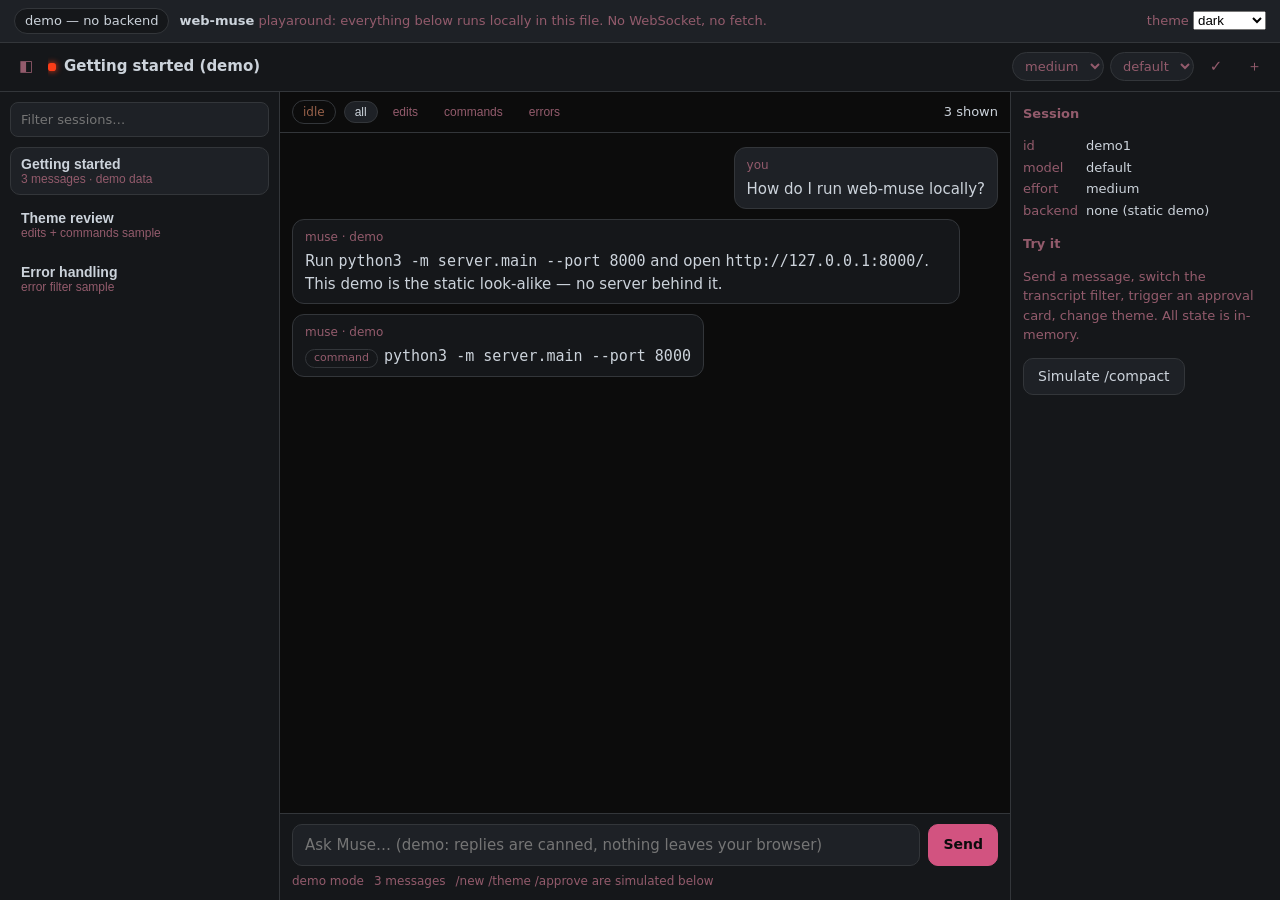
==== index.html @ f63543b4 "Standalone frontend demo for GitHub Pages (no backend) Single self-contained index.html playaround o" ====
<!DOCTYPE html>
<html lang="en" data-theme="dark">
<head>
<meta charset="utf-8">
<meta name="viewport" content="width=device-width, initial-scale=1, viewport-fit=cover">
<title>web-muse — frontend demo (no backend)</title>
<meta name="description" content="Standalone playaround demo of the web-muse UI. No backend, no network.">
<link rel="icon" href="data:,">
<style>
:root{
  --bg:#0C0C0C; --panel:#15171A; --panel2:#1E2126; --line:#33363A;
  --fg:#CCD3DB; --dim:#935B6C; --faint:#A2717F;
  --accent:#D25380; --focus:#D25380; --ok:#98614A; --warn:#FB3D18; --err:#ED1C24;
  --user:#1E2126; --agent:#15171A; --codeBg:#0a0b0c; --cardBg:#1E2126;
  --chipInk:#742E46; --onAccent:#0C0C0C;
}
html[data-theme="light"]{
  --bg:#F4EFE6; --panel:#FFFFFF; --panel2:#EFE7D8; --line:#D8CFC0;
  --fg:#2A2620; --dim:#8A7A68; --faint:#A89880;
  --accent:#B03A5E; --focus:#B03A5E; --ok:#4A7A5B; --warn:#C25400; --err:#C22020;
  --user:#EFE7D8; --agent:#FFFFFF; --codeBg:#2A2620; --cardBg:#FFFFFF;
  --chipInk:#FFFFFF; --onAccent:#FFFFFF;
}
html[data-theme="midnight"]{
  --bg:#05070C; --panel:#0B0F18; --panel2:#131A2A; --line:#26314A;
  --fg:#C9D6F2; --dim:#7A8DB0; --faint:#93A5C4;
  --accent:#6EA8FF; --focus:#6EA8FF; --ok:#4AA08A; --warn:#F2994A; --err:#F25656;
  --user:#131A2A; --agent:#0B0F18; --codeBg:#030409; --cardBg:#131A2A;
  --chipInk:#0B0F18; --onAccent:#05070C;
}
*{box-sizing:border-box}
html,body{height:100%}
body{margin:0;background:var(--bg);color:var(--fg);
  font:15px/1.5 system-ui,-apple-system,"Segoe UI",sans-serif}
#app{display:flex;flex-direction:column;min-height:100dvh}
#demo-bar{display:flex;gap:10px;align-items:center;flex-wrap:wrap;
  padding:8px 14px;background:var(--panel2);border-bottom:1px solid var(--line);
  font-size:13px;color:var(--dim)}
#demo-bar strong{color:var(--fg)}
#demo-bar .pill{border:1px solid var(--line);border-radius:999px;
  padding:2px 10px;color:var(--fg);background:var(--panel)}
#demo-bar a{color:var(--accent)}
#topbar{display:flex;align-items:center;gap:6px;padding:8px 10px;
  border-bottom:1px solid var(--line);background:var(--panel)}
#topbar button,#topbar select{font:inherit}
.icon-btn{width:32px;height:32px;display:inline-flex;align-items:center;
  justify-content:center;background:none;border:1px solid transparent;
  border-radius:999px;color:var(--dim);cursor:pointer;font-size:15px}
.icon-btn:hover{color:var(--fg);border-color:var(--line)}
#brand{flex:1;min-width:0;display:flex;align-items:center;gap:8px;
  font-weight:600;white-space:nowrap;overflow:hidden;text-overflow:ellipsis}
.dot{width:8px;height:8px;border-radius:35%;flex:none;background:var(--warn);
  box-shadow:0 0 6px var(--warn)}
#pickers{display:flex;gap:6px;align-items:center}
#pickers select{background:var(--panel2);color:var(--dim);
  border:1px solid var(--line);border-radius:999px;padding:5px 8px;font-size:13px}
#layout{flex:1;min-height:0;display:flex}
#sessions{width:280px;flex:none;border-right:1px solid var(--line);
  background:var(--panel);display:flex;flex-direction:column;min-height:0}
.side-head{display:flex;gap:6px;padding:10px;align-items:center}
#session-filter{flex:1;min-width:0;background:var(--panel2);color:var(--fg);
  border:1px solid var(--line);border-radius:8px;padding:7px 10px;font:inherit;font-size:13px}
#session-list{overflow:auto;padding:0 10px 12px;display:flex;flex-direction:column;gap:6px}
.sess{text-align:left;background:none;border:1px solid transparent;
  border-radius:10px;padding:8px 10px;color:var(--fg);cursor:pointer}
.sess:hover{border-color:var(--line)}
.sess.active{background:var(--panel2);border-color:var(--line)}
.sess .t{font-weight:600;font-size:14px}
.sess .s{font-size:12px;color:var(--dim)}
#center{flex:1;min-width:0;display:flex;flex-direction:column;min-height:0}
#toolbar{display:flex;gap:8px;align-items:center;padding:8px 12px;
  border-bottom:1px solid var(--line);font-size:13px;flex-wrap:wrap}
.chip{border:1px solid var(--line);border-radius:999px;padding:2px 10px;
  font-size:12px;color:var(--dim)}
.chip.working{color:var(--warn);border-color:var(--warn)}
.chip.idle{color:var(--ok)}
#tx-filters{display:flex;gap:4px}
#tx-filters button{background:none;border:1px solid transparent;border-radius:999px;
  color:var(--dim);padding:3px 10px;cursor:pointer;font-size:12px}
#tx-filters button[aria-pressed="true"]{color:var(--fg);border-color:var(--line);
  background:var(--panel2)}
#terminal{flex:1;overflow:auto;padding:14px 12px;display:flex;
  flex-direction:column;gap:10px;min-height:200px}
.msg{max-width:70ch;border:1px solid var(--line);border-radius:12px;
  padding:8px 12px;background:var(--agent)}
.msg.user{align-self:flex-end;background:var(--user)}
.msg.agent{align-self:flex-start}
.msg .who{font-size:12px;color:var(--dim);margin-bottom:4px}
.msg pre{background:var(--codeBg);color:#E8E2D4;border-radius:8px;
  padding:8px 10px;overflow:auto;font-size:13px}
.msg code{font-family:ui-monospace,SFMono-Regular,Menlo,Consolas,monospace}
.tag{display:inline-block;font-size:11px;border:1px solid var(--line);
  border-radius:999px;padding:0 8px;margin-right:6px;color:var(--dim)}
#cards{display:flex;flex-direction:column;gap:8px;padding:0 12px}
.card{background:var(--cardBg);border:1px solid var(--warn);border-radius:12px;
  padding:10px 12px}
.card h3{margin:0 0 6px;font-size:14px}
.card .row{display:flex;gap:8px;margin-top:8px}
.btn{background:var(--panel2);color:var(--fg);border:1px solid var(--line);
  border-radius:10px;padding:7px 14px;cursor:pointer;font:inherit;font-size:14px}
.btn.primary{background:var(--accent);border-color:var(--accent);color:var(--onAccent);
  font-weight:600}
.btn:hover{filter:brightness(1.08)}
#composer-wrap{border-top:1px solid var(--line);background:var(--panel);padding:10px 12px}
#composer{display:flex;gap:8px}
#input{flex:1;min-width:0;resize:none;background:var(--panel2);color:var(--fg);
  border:1px solid var(--line);border-radius:10px;padding:9px 12px;
  font:inherit;max-height:30vh}
#input:focus{outline:2px solid var(--focus);outline-offset:1px}
#hintbar{display:flex;gap:10px;font-size:12px;color:var(--dim);
  padding-top:6px;flex-wrap:wrap}
#inspector{width:270px;flex:none;border-left:1px solid var(--line);
  background:var(--panel);padding:12px;overflow:auto}
#inspector h2{font-size:13px;margin:0 0 8px;color:var(--dim);font-weight:600}
.kv{font-size:13px;display:grid;grid-template-columns:auto 1fr;gap:2px 8px}
.kv dt{color:var(--dim)} .kv dd{margin:0}
@media (max-width:900px){
  #inspector{display:none}
  #sessions{position:fixed;top:0;left:0;bottom:0;z-index:30;width:min(84vw,320px);
    display:none}
  #sessions.open{display:flex}
  .msg{max-width:100%}
}
@media (prefers-reduced-motion:reduce){*{transition:none!important;animation:none!important}}
</style>
</head>
<body>
<div id="app">
  <div id="demo-bar">
    <span class="pill">demo — no backend</span>
    <span><strong>web-muse</strong> playaround: everything below runs locally in this file. No WebSocket, no fetch.</span>
    <span style="flex:1"></span>
    <label>theme
      <select id="theme-sel" aria-label="Demo theme">
        <option value="dark">dark</option>
        <option value="light">light</option>
        <option value="midnight">midnight</option>
      </select>
    </label>
  </div>
  <header id="topbar">
    <button class="icon-btn" id="btn-sessions" title="Toggle sessions" aria-label="Toggle sessions">◧</button>
    <div id="brand"><span class="dot" title="demo mode — not connected"></span><span id="session-title">web-muse demo</span></div>
    <div id="pickers">
      <select id="effort-picker" aria-label="Reasoning effort">
        <option>minimal</option><option>low</option><option selected>medium</option>
        <option>high</option><option>xhigh</option><option>max</option>
      </select>
      <select id="model-picker" aria-label="Model">
        <option>default</option><option>opus</option><option>sonnet</option><option>haiku</option>
      </select>
    </div>
    <button class="icon-btn" id="btn-approval-demo" title="Show an approval card" aria-label="Show approval demo">✓</button>
    <button class="icon-btn" id="btn-new" title="New session" aria-label="New session">＋</button>
  </header>
  <div id="layout">
    <aside id="sessions" class="open" aria-label="Sessions">
      <div class="side-head">
        <input id="session-filter" type="search" placeholder="Filter sessions…" aria-label="Filter sessions">
      </div>
      <div id="session-list" role="listbox" aria-label="Demo sessions"></div>
    </aside>
    <main id="center">
      <div id="toolbar">
        <span id="run-chip" class="chip idle">idle</span>
        <span id="tx-filters" role="group" aria-label="Transcript filter">
          <button data-txf="all" aria-pressed="true">all</button>
          <button data-txf="edits" aria-pressed="false">edits</button>
          <button data-txf="commands" aria-pressed="false">commands</button>
          <button data-txf="errors" aria-pressed="false">errors</button>
        </span>
        <span style="flex:1"></span>
        <span id="sess-meta"></span>
      </div>
      <section id="terminal" aria-label="Session transcript"></section>
      <section id="cards" aria-label="Approvals"></section>
      <footer id="composer-wrap">
        <form id="composer">
          <textarea id="input" rows="1" placeholder="Ask Muse… (demo: replies are canned, nothing leaves your browser)" aria-label="Prompt input"></textarea>
          <button class="btn primary" type="submit" id="btn-send">Send</button>
        </form>
        <div id="hintbar"><span>demo mode</span><span id="tok">0 messages</span><span>/new /theme /approve are simulated below</span></div>
      </footer>
    </main>
    <aside id="inspector" aria-label="Inspector">
      <h2>Session</h2>
      <dl class="kv"><dt>id</dt><dd id="insp-id">—</dd><dt>model</dt><dd id="insp-model">default</dd>
      <dt>effort</dt><dd id="insp-effort">medium</dd><dt>backend</dt><dd>none (static demo)</dd></dl>
      <h2 style="margin-top:14px">Try it</h2>
      <p style="font-size:13px;color:var(--dim)">Send a message, switch the transcript filter, trigger an approval card, change theme. All state is in-memory.</p>
      <button class="btn" id="btn-compact" type="button">Simulate /compact</button>
    </aside>
  </div>
</div>
<script>
"use strict";
var $ = function(id){ return document.getElementById(id); };
var sessions = [
  { id: "demo1", name: "Getting started", sub: "3 messages · demo data" },
  { id: "demo2", name: "Theme review", sub: "edits + commands sample" },
  { id: "demo3", name: "Error handling", sub: "error filter sample" }
];
var transcripts = {
  demo1: [
    { who: "you", kind: "chat", html: "How do I run web-muse locally?" },
    { who: "muse", kind: "chat", html: "Run <code>python3 -m server.main --port 8000</code> and open <code>http://127.0.0.1:8000/</code>. This demo is the static look-alike — no server behind it." },
    { who: "muse", kind: "commands", html: '<span class="tag">command</span><code>python3 -m server.main --port 8000</code>' }
  ],
  demo2: [
    { who: "you", kind: "chat", html: "Show me an edit and a command." },
    { who: "muse", kind: "edits", html: '<span class="tag">edit</span><code>web/style.css</code> — adjusted topbar contrast' },
    { who: "muse", kind: "commands", html: '<span class="tag">command</span><code>pytest tests/test_theme.py -q</code> — 12 passed' }
  ],
  demo3: [
    { who: "you", kind: "chat", html: "What does a failure look like?" },
    { who: "muse", kind: "errors", html: '<span class="tag">error</span>bridge unreachable (simulated) — retrying…<br>This is canned demo text.' }
  ]
};
var current = "demo1";
var filter = "all";
var canned = [
  "Demo reply: I understood “{q}”. In the real app this would stream from your local bridge; here it is canned and stays in your browser.",
  "Demo reply: good prompt. Try the <b>edits</b> filter above, or hit ✓ for an approval card. Nothing leaves this page.",
  "Demo reply: noted. Switch sessions on the left — each has its own in-memory transcript."
];
var cannedIdx = 0;
function esc(s){ return s.replace(/&/g,"&amp;").replace(/</g,"&lt;").replace(/>/g,"&gt;"); }
function renderSessions(f){
  var box = $("session-list"); box.textContent = "";
  var q = (f || "").toLowerCase();
  sessions.forEach(function(s){
    if (q && s.name.toLowerCase().indexOf(q) < 0) return;
    var b = document.createElement("button");
    b.className = "sess" + (s.id === current ? " active" : "");
    b.setAttribute("role", "option");
    b.setAttribute("aria-selected", s.id === current ? "true" : "false");
    var t = document.createElement("div"); t.className = "t"; t.textContent = s.name;
    var u = document.createElement("div"); u.className = "s"; u.textContent = s.sub;
    b.appendChild(t); b.appendChild(u);
    b.addEventListener("click", function(){ openSession(s.id); });
    box.appendChild(b);
  });
}
function renderTranscript(){
  var term = $("terminal"); term.textContent = "";
  var items = transcripts[current] || [];
  var shown = items.filter(function(m){ return filter === "all" || m.kind === filter; });
  if (!shown.length){
    var empty = document.createElement("div");
    empty.className = "msg agent";
    empty.innerHTML = '<div class="who">muse · demo</div><div>No <b></b> items in this view — switch the filter back to <b>all</b>.</div>';
    empty.querySelector("b").textContent = filter;
    term.appendChild(empty);
  }
  shown.forEach(function(m){
    var d = document.createElement("div");
    d.className = "msg " + (m.who === "you" ? "user" : "agent");
    d.innerHTML = '<div class="who"></div><div class="body"></div>';
    d.querySelector(".who").textContent = m.who === "you" ? "you" : "muse · demo";
    d.querySelector(".body").innerHTML = m.html;
    term.appendChild(d);
  });
  term.scrollTop = term.scrollHeight;
  var s = sessions.filter(function(x){ return x.id === current; })[0];
  $("session-title").textContent = s ? s.name + " (demo)" : "web-muse demo";
  $("sess-meta").textContent = shown.length + " shown";
  $("tok").textContent = items.length + " messages";
  $("insp-id").textContent = current;
}
function setChip(mode){
  var c = $("run-chip");
  c.className = "chip " + mode;
  c.textContent = mode === "working" ? "working…" : "idle";
}
function openSession(id){
  current = id;
  if (!transcripts[id]) transcripts[id] = [];
  renderSessions($("session-filter").value);
  renderTranscript();
  if (window.innerWidth <= 900) $("sessions").classList.remove("open");
}
function fakeReply(q){
  setChip("working");
  var id = current;
  var box = $("terminal");
  var d = document.createElement("div");
  d.className = "msg agent";
  d.innerHTML = '<div class="who">muse · demo</div><div class="body"></div>';
  box.appendChild(d);
  var body = d.querySelector(".body");
  var full = canned[cannedIdx % canned.length].replace("{q}", esc(q).slice(0, 120));
  cannedIdx++;
  var reduced = window.matchMedia("(prefers-reduced-motion: reduce)").matches;
  function done(){
    if (id !== current) { setChip("idle"); return; }
    body.innerHTML = full;
    if (transcripts[id]) transcripts[id].push({ who: "muse", kind: "chat", html: full });
    setChip("idle"); box.scrollTop = box.scrollHeight; renderTranscriptCounts();
  }
  if (reduced){ done(); return; }
  var i = 0;
  var plain = full.replace(/<[^>]*>/g, "");
  (function step(){
    if (id !== current) { setChip("idle"); return; }
    i += 3;
    body.textContent = plain.slice(0, i);
    if (i < plain.length){ box.scrollTop = box.scrollHeight; setTimeout(step, 12); }
    else { done(); }
  })();
}
function renderTranscriptCounts(){
  var items = transcripts[current] || [];
  $("tok").textContent = items.length + " messages";
}
function showApproval(){
  var cards = $("cards");
  cards.textContent = "";
  var c = document.createElement("div");
  c.className = "card";
  c.innerHTML = "<h3>Approval requested (demo)</h3><div><code>rm -rf /tmp/demo-scratch</code></div><div style='font-size:13px;color:var(--dim)'>Nothing will execute — Approve / Deny only writes to the transcript.</div>";
  var row = document.createElement("div"); row.className = "row";
  var ok = document.createElement("button"); ok.className = "btn primary"; ok.textContent = "Approve";
  var no = document.createElement("button"); no.className = "btn"; no.textContent = "Deny";
  ok.addEventListener("click", function(){
    transcripts[current].push({ who: "muse", kind: "chat", html: "Approval <b>granted</b> (demo — no command ran)." });
    cards.textContent = ""; renderTranscript();
  });
  no.addEventListener("click", function(){
    transcripts[current].push({ who: "muse", kind: "chat", html: "Approval <b>denied</b> (demo)." });
    cards.textContent = ""; renderTranscript();
  });
  row.appendChild(ok); row.appendChild(no); c.appendChild(row); cards.appendChild(c);
}
$("composer").addEventListener("submit", function(e){
  e.preventDefault();
  var ta = $("input");
  var q = ta.value.trim();
  if (!q) return;
  if (q === "/new"){ newSession(); ta.value = ""; return; }
  if (q.indexOf("/theme") === 0){
    var parts = q.split(/\s+/);
    if (parts[1] && ["dark","light","midnight"].indexOf(parts[1]) >= 0){
      document.documentElement.setAttribute("data-theme", parts[1]);
      $("theme-sel").value = parts[1];
    }
    ta.value = ""; return;
  }
  if (q === "/approve"){ showApproval(); ta.value = ""; return; }
  transcripts[current].push({ who: "you", kind: "chat", html: esc(q) });
  ta.value = ""; ta.style.height = "auto"; renderTranscript(); fakeReply(q);
});
function newSession(){
  var n = sessions.length + 1;
  var id = "demo" + Date.now().toString(36);
  sessions.unshift({ id: id, name: "Untitled " + n, sub: "new demo session" });
  transcripts[id] = [{ who: "muse", kind: "chat", html: "New demo session. Ask anything — replies are canned." }];
  openSession(id);
}
$("btn-new").addEventListener("click", newSession);
$("btn-approval-demo").addEventListener("click", showApproval);
$("btn-sessions").addEventListener("click", function(){ $("sessions").classList.toggle("open"); });
$("session-filter").addEventListener("input", function(e){ renderSessions(e.target.value); });
$("tx-filters").addEventListener("click", function(e){
  var b = e.target.closest("button"); if (!b) return;
  filter = b.getAttribute("data-txf");
  var all = $("tx-filters").querySelectorAll("button");
  for (var i = 0; i < all.length; i++) all[i].setAttribute("aria-pressed", all[i] === b ? "true" : "false");
  renderTranscript();
});
$("theme-sel").addEventListener("change", function(e){
  document.documentElement.setAttribute("data-theme", e.target.value);
});
$("model-picker").addEventListener("change", function(e){ $("insp-model").textContent = e.target.value; });
$("effort-picker").addEventListener("change", function(e){ $("insp-effort").textContent = e.target.value; });
$("btn-compact").addEventListener("click", function(){
  transcripts[current].push({ who: "muse", kind: "chat", html: "Transcript compacted (demo) — older messages summarized, nothing deleted server-side because there is no server." });
  renderTranscript();
});
$("input").addEventListener("input", function(){
  this.style.height = "auto";
  this.style.height = Math.min(this.scrollHeight, window.innerHeight * 0.3) + "px";
});
renderSessions("");
renderTranscript();
setChip("idle");
</script>
</body>
</html>
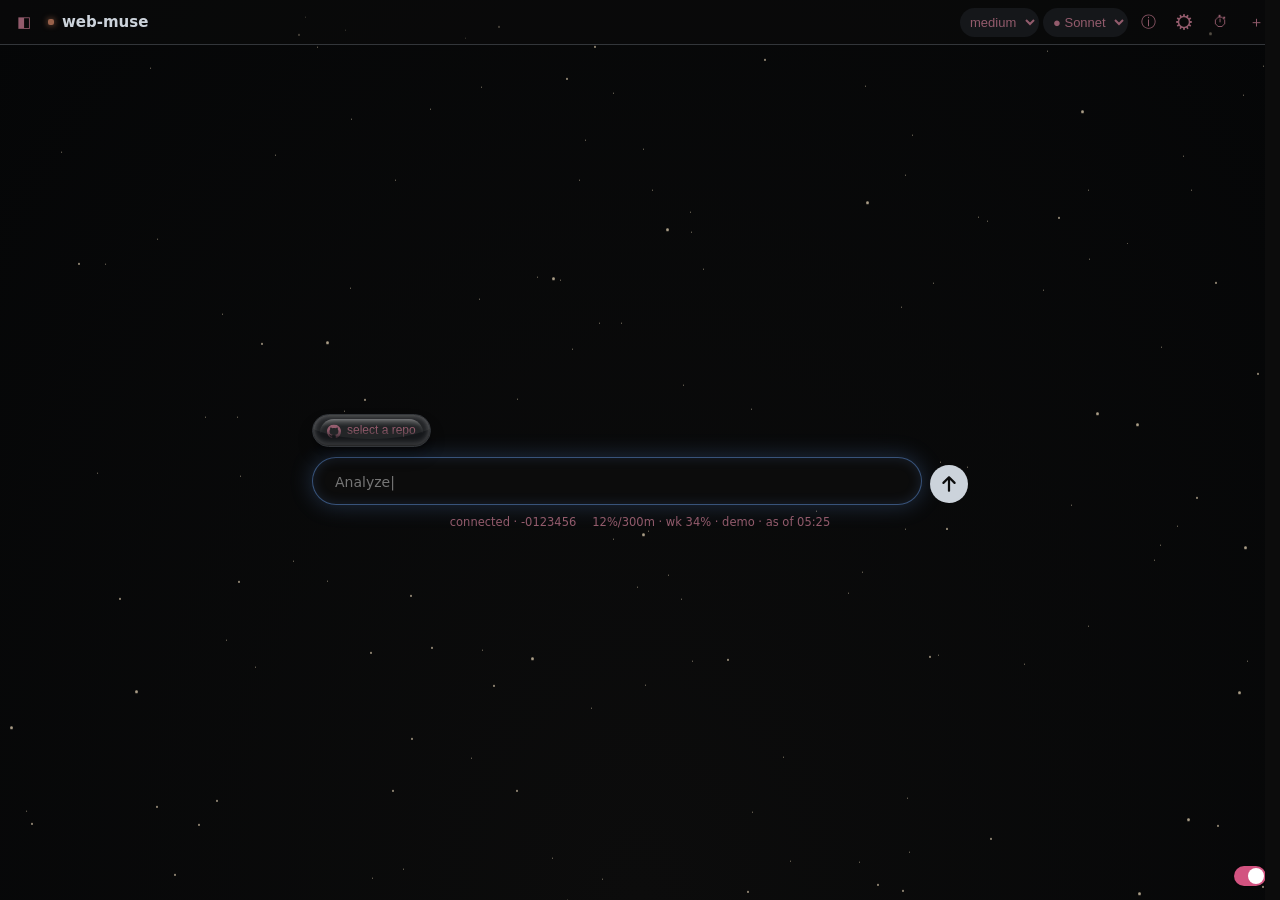
==== commit a033d02d: "Authentic frontend demo for GitHub Pages (real UI, mocked backend) Serve the real web/ assets verbat" ====
--- a/index.html
+++ b/index.html
@@ -1,388 +1,212 @@
 <!DOCTYPE html>
-<html lang="en" data-theme="dark">
+<html lang="en">
 <head>
 <meta charset="utf-8">
-<meta name="viewport" content="width=device-width, initial-scale=1, viewport-fit=cover">
-<title>web-muse — frontend demo (no backend)</title>
-<meta name="description" content="Standalone playaround demo of the web-muse UI. No backend, no network.">
+<meta name="viewport" content="width=device-width, initial-scale=1, viewport-fit=cover, interactive-widget=resizes-content">
+<title>web-muse</title>
 <link rel="icon" href="data:,">
-<style>
-:root{
-  --bg:#0C0C0C; --panel:#15171A; --panel2:#1E2126; --line:#33363A;
-  --fg:#CCD3DB; --dim:#935B6C; --faint:#A2717F;
-  --accent:#D25380; --focus:#D25380; --ok:#98614A; --warn:#FB3D18; --err:#ED1C24;
-  --user:#1E2126; --agent:#15171A; --codeBg:#0a0b0c; --cardBg:#1E2126;
-  --chipInk:#742E46; --onAccent:#0C0C0C;
-}
-html[data-theme="light"]{
-  --bg:#F4EFE6; --panel:#FFFFFF; --panel2:#EFE7D8; --line:#D8CFC0;
-  --fg:#2A2620; --dim:#8A7A68; --faint:#A89880;
-  --accent:#B03A5E; --focus:#B03A5E; --ok:#4A7A5B; --warn:#C25400; --err:#C22020;
-  --user:#EFE7D8; --agent:#FFFFFF; --codeBg:#2A2620; --cardBg:#FFFFFF;
-  --chipInk:#FFFFFF; --onAccent:#FFFFFF;
-}
-html[data-theme="midnight"]{
-  --bg:#05070C; --panel:#0B0F18; --panel2:#131A2A; --line:#26314A;
-  --fg:#C9D6F2; --dim:#7A8DB0; --faint:#93A5C4;
-  --accent:#6EA8FF; --focus:#6EA8FF; --ok:#4AA08A; --warn:#F2994A; --err:#F25656;
-  --user:#131A2A; --agent:#0B0F18; --codeBg:#030409; --cardBg:#131A2A;
-  --chipInk:#0B0F18; --onAccent:#05070C;
-}
-*{box-sizing:border-box}
-html,body{height:100%}
-body{margin:0;background:var(--bg);color:var(--fg);
-  font:15px/1.5 system-ui,-apple-system,"Segoe UI",sans-serif}
-#app{display:flex;flex-direction:column;min-height:100dvh}
-#demo-bar{display:flex;gap:10px;align-items:center;flex-wrap:wrap;
-  padding:8px 14px;background:var(--panel2);border-bottom:1px solid var(--line);
-  font-size:13px;color:var(--dim)}
-#demo-bar strong{color:var(--fg)}
-#demo-bar .pill{border:1px solid var(--line);border-radius:999px;
-  padding:2px 10px;color:var(--fg);background:var(--panel)}
-#demo-bar a{color:var(--accent)}
-#topbar{display:flex;align-items:center;gap:6px;padding:8px 10px;
-  border-bottom:1px solid var(--line);background:var(--panel)}
-#topbar button,#topbar select{font:inherit}
-.icon-btn{width:32px;height:32px;display:inline-flex;align-items:center;
-  justify-content:center;background:none;border:1px solid transparent;
-  border-radius:999px;color:var(--dim);cursor:pointer;font-size:15px}
-.icon-btn:hover{color:var(--fg);border-color:var(--line)}
-#brand{flex:1;min-width:0;display:flex;align-items:center;gap:8px;
-  font-weight:600;white-space:nowrap;overflow:hidden;text-overflow:ellipsis}
-.dot{width:8px;height:8px;border-radius:35%;flex:none;background:var(--warn);
-  box-shadow:0 0 6px var(--warn)}
-#pickers{display:flex;gap:6px;align-items:center}
-#pickers select{background:var(--panel2);color:var(--dim);
-  border:1px solid var(--line);border-radius:999px;padding:5px 8px;font-size:13px}
-#layout{flex:1;min-height:0;display:flex}
-#sessions{width:280px;flex:none;border-right:1px solid var(--line);
-  background:var(--panel);display:flex;flex-direction:column;min-height:0}
-.side-head{display:flex;gap:6px;padding:10px;align-items:center}
-#session-filter{flex:1;min-width:0;background:var(--panel2);color:var(--fg);
-  border:1px solid var(--line);border-radius:8px;padding:7px 10px;font:inherit;font-size:13px}
-#session-list{overflow:auto;padding:0 10px 12px;display:flex;flex-direction:column;gap:6px}
-.sess{text-align:left;background:none;border:1px solid transparent;
-  border-radius:10px;padding:8px 10px;color:var(--fg);cursor:pointer}
-.sess:hover{border-color:var(--line)}
-.sess.active{background:var(--panel2);border-color:var(--line)}
-.sess .t{font-weight:600;font-size:14px}
-.sess .s{font-size:12px;color:var(--dim)}
-#center{flex:1;min-width:0;display:flex;flex-direction:column;min-height:0}
-#toolbar{display:flex;gap:8px;align-items:center;padding:8px 12px;
-  border-bottom:1px solid var(--line);font-size:13px;flex-wrap:wrap}
-.chip{border:1px solid var(--line);border-radius:999px;padding:2px 10px;
-  font-size:12px;color:var(--dim)}
-.chip.working{color:var(--warn);border-color:var(--warn)}
-.chip.idle{color:var(--ok)}
-#tx-filters{display:flex;gap:4px}
-#tx-filters button{background:none;border:1px solid transparent;border-radius:999px;
-  color:var(--dim);padding:3px 10px;cursor:pointer;font-size:12px}
-#tx-filters button[aria-pressed="true"]{color:var(--fg);border-color:var(--line);
-  background:var(--panel2)}
-#terminal{flex:1;overflow:auto;padding:14px 12px;display:flex;
-  flex-direction:column;gap:10px;min-height:200px}
-.msg{max-width:70ch;border:1px solid var(--line);border-radius:12px;
-  padding:8px 12px;background:var(--agent)}
-.msg.user{align-self:flex-end;background:var(--user)}
-.msg.agent{align-self:flex-start}
-.msg .who{font-size:12px;color:var(--dim);margin-bottom:4px}
-.msg pre{background:var(--codeBg);color:#E8E2D4;border-radius:8px;
-  padding:8px 10px;overflow:auto;font-size:13px}
-.msg code{font-family:ui-monospace,SFMono-Regular,Menlo,Consolas,monospace}
-.tag{display:inline-block;font-size:11px;border:1px solid var(--line);
-  border-radius:999px;padding:0 8px;margin-right:6px;color:var(--dim)}
-#cards{display:flex;flex-direction:column;gap:8px;padding:0 12px}
-.card{background:var(--cardBg);border:1px solid var(--warn);border-radius:12px;
-  padding:10px 12px}
-.card h3{margin:0 0 6px;font-size:14px}
-.card .row{display:flex;gap:8px;margin-top:8px}
-.btn{background:var(--panel2);color:var(--fg);border:1px solid var(--line);
-  border-radius:10px;padding:7px 14px;cursor:pointer;font:inherit;font-size:14px}
-.btn.primary{background:var(--accent);border-color:var(--accent);color:var(--onAccent);
-  font-weight:600}
-.btn:hover{filter:brightness(1.08)}
-#composer-wrap{border-top:1px solid var(--line);background:var(--panel);padding:10px 12px}
-#composer{display:flex;gap:8px}
-#input{flex:1;min-width:0;resize:none;background:var(--panel2);color:var(--fg);
-  border:1px solid var(--line);border-radius:10px;padding:9px 12px;
-  font:inherit;max-height:30vh}
-#input:focus{outline:2px solid var(--focus);outline-offset:1px}
-#hintbar{display:flex;gap:10px;font-size:12px;color:var(--dim);
-  padding-top:6px;flex-wrap:wrap}
-#inspector{width:270px;flex:none;border-left:1px solid var(--line);
-  background:var(--panel);padding:12px;overflow:auto}
-#inspector h2{font-size:13px;margin:0 0 8px;color:var(--dim);font-weight:600}
-.kv{font-size:13px;display:grid;grid-template-columns:auto 1fr;gap:2px 8px}
-.kv dt{color:var(--dim)} .kv dd{margin:0}
-@media (max-width:900px){
-  #inspector{display:none}
-  #sessions{position:fixed;top:0;left:0;bottom:0;z-index:30;width:min(84vw,320px);
-    display:none}
-  #sessions.open{display:flex}
-  .msg{max-width:100%}
-}
-@media (prefers-reduced-motion:reduce){*{transition:none!important;animation:none!important}}
-</style>
+<link rel="stylesheet" href="/style.css">
 </head>
 <body>
 <div id="app">
-  <div id="demo-bar">
-    <span class="pill">demo — no backend</span>
-    <span><strong>web-muse</strong> playaround: everything below runs locally in this file. No WebSocket, no fetch.</span>
-    <span style="flex:1"></span>
-    <label>theme
-      <select id="theme-sel" aria-label="Demo theme">
-        <option value="dark">dark</option>
-        <option value="light">light</option>
-        <option value="midnight">midnight</option>
-      </select>
-    </label>
-  </div>
   <header id="topbar">
-    <button class="icon-btn" id="btn-sessions" title="Toggle sessions" aria-label="Toggle sessions">◧</button>
-    <div id="brand"><span class="dot" title="demo mode — not connected"></span><span id="session-title">web-muse demo</span></div>
-    <div id="pickers">
-      <select id="effort-picker" aria-label="Reasoning effort">
-        <option>minimal</option><option>low</option><option selected>medium</option>
-        <option>high</option><option>xhigh</option><option>max</option>
-      </select>
-      <select id="model-picker" aria-label="Model">
-        <option>default</option><option>opus</option><option>sonnet</option><option>haiku</option>
-      </select>
-    </div>
-    <button class="icon-btn" id="btn-approval-demo" title="Show an approval card" aria-label="Show approval demo">✓</button>
-    <button class="icon-btn" id="btn-new" title="New session" aria-label="New session">＋</button>
+    <button id="btn-sessions" title="Toggle sessions (Ctrl+B)" aria-label="Toggle sessions">◧</button>
+    <div id="brand" title="web-muse — localhost bridge to muse serve">
+      <span id="conn-dot" class="dot off" title="connection"></span>
+      <span id="session-title">web-muse</span>
+    </div>
+    <div id="picker-row" role="group" aria-label="Model and effort">
+      <select id="effort-picker" title="Reasoning effort (default for new chats)" aria-label="Reasoning effort"><option value="">effort…</option><option value="minimal">minimal</option><option value="low">low</option><option value="medium">medium</option><option value="high">high</option><option value="xhigh">xhigh</option><option value="max">max</option></select>
+      <select id="model-picker" title="Model" aria-label="Model"><option value="">model…</option></select>
+    </div>
+    <button id="btn-inspector" title="Toggle inspector (Ctrl+.)" aria-label="Inspector">ⓘ</button>
+    <button id="btn-settings" title="Settings (Ctrl+,)" aria-label="Settings" aria-pressed="false"><svg viewBox="0 0 1280.000000 1280.000000" width="16" height="16" fill="currentColor" aria-hidden="true"><g transform="translate(0.000000,1280.000000) scale(0.100000,-0.100000)" stroke="none"><path d="M5860 12792 c0 -4 -29 -174 -65 -377 -36 -204 -95 -541 -131 -750 -37 -209 -68 -381 -69 -383 -1 -1 -61 -14 -133 -27 -233 -45 -467 -108 -691 -187 -110 -38 -114 -39 -131 -21 -9 10 -225 268 -480 573 -255 305 -470 563 -480 573 -16 17 -38 5 -476 -248 -252 -146 -460 -269 -462 -274 -2 -5 115 -332 259 -727 l262 -717 -40 -36 c-289 -261 -333 -304 -614 -615 l-36 -39 -704 257 c-387 142 -714 258 -726 259 -19 2 -58 -61 -288 -457 -253 -438 -265 -460 -248 -476 10 -10 270 -228 578 -485 308 -257 566 -473 573 -479 10 -10 5 -35 -27 -127 -85 -249 -141 -456 -185 -688 -14 -74 -27 -135 -28 -136 -2 -1 -174 -32 -383 -69 -209 -36 -546 -95 -750 -131 -203 -36 -373 -65 -377 -65 -4 0 -8 -243 -8 -540 0 -297 4 -540 8 -540 4 0 174 -29 377 -65 204 -36 541 -95 750 -131 209 -37 381 -68 383 -69 1 -1 14 -62 28 -136 44 -232 100 -439 185 -688 32 -92 37 -117 27 -127 -7 -6 -265 -222 -573 -479 -308 -257 -568 -475 -578 -485 -17 -16 -5 -38 248 -476 230 -396 269 -459 288 -457 12 1 339 117 726 259 l704 257 36 -39 c281 -311 325 -354 614 -615 l40 -36 -262 -717 c-144 -395 -261 -722 -259 -727 2 -5 210 -128 462 -274 438 -253 460 -265 476 -248 10 10 225 268 480 573 255 305 471 563 480 573 17 18 21 17 131 -21 224 -79 458 -142 691 -187 72 -13 132 -26 133 -27 1 -2 32 -174 69 -383 36 -209 95 -546 131 -750 36 -203 65 -373 65 -377 0 -4 242 -8 538 -8 l538 0 52 292 c28 161 88 502 133 758 44 256 82 466 84 468 1 1 69 16 151 32 254 50 420 94 673 181 92 32 117 37 127 27 6 -7 222 -265 479 -573 257 -308 475 -568 485 -578 16 -17 38 -5 476 248 252 146 460 269 462 274 2 7 -163 465 -465 1290 l-57 154 65 56 c217 190 384 356 570 570 l55 64 185 -67 c708 -260 1250 -456 1257 -456 5 0 94 147 198 327 103 181 223 388 266 462 63 108 76 137 66 146 -7 7 -267 225 -578 485 -311 260 -571 478 -578 484 -10 10 -5 35 27 127 84 246 150 491 191 712 12 64 26 117 30 117 4 0 227 38 496 85 269 47 604 106 744 130 140 25 258 45 262 45 5 0 8 243 8 540 0 297 -4 540 -8 540 -4 0 -172 29 -372 64 -201 35 -539 95 -752 132 l-387 68 -21 115 c-41 219 -107 465 -191 710 -32 92 -37 117 -27 127 7 6 267 224 578 484 311 260 571 478 578 485 10 9 -3 38 -66 146 -43 74 -163 281 -266 462 -104 180 -193 327 -198 327 -7 0 -549 -196 -1257 -456 l-185 -67 -55 64 c-186 214 -353 380 -570 570 l-65 56 57 154 c302 825 467 1283 465 1290 -2 5 -210 128 -462 274 -438 253 -460 265 -476 248 -10 -10 -228 -270 -485 -578 -257 -308 -473 -566 -479 -573 -10 -10 -35 -5 -127 27 -253 87 -419 131 -673 181 -82 16 -150 31 -151 32 -2 2 -40 212 -84 468 -45 256 -105 597 -133 758 l-52 292 -538 0 c-296 0 -538 -4 -538 -8z m745 -2616 c678 -24 1405 -277 1985 -690 358 -254 675 -576 924 -936 373 -538 598 -1161 657 -1820 14 -161 14 -499 0 -660 -94 -1039 -601 -1983 -1416 -2632 -493 -393 -1095 -662 -1715 -767 -246 -42 -300 -46 -640 -46 -340 0 -394 4 -640 46 -1177 199 -2203 959 -2740 2030 -295 587 -425 1198 -398 1870 48 1199 680 2316 1688 2983 502 332 1046 531 1658 606 96 12 405 28 457 23 17 -1 98 -5 180 -7z"/></g></svg></button>
+    <a id="btn-progress" href="/progress.html" title="Live bridge status page" aria-label="Progress">⏱</a>
+    <button id="btn-new" title="New session (/new)" aria-label="New session">＋</button>
   </header>
+
   <div id="layout">
-    <aside id="sessions" class="open" aria-label="Sessions">
+    <aside id="sessions" aria-labelledby="sessions-h1">
+      <h1 class="vh" id="sessions-h1">Sessions</h1>
       <div class="side-head">
-        <input id="session-filter" type="search" placeholder="Filter sessions…" aria-label="Filter sessions">
-      </div>
-      <div id="session-list" role="listbox" aria-label="Demo sessions"></div>
+        <span class="filter-box" hidden>
+          <input id="session-filter" type="search" placeholder="Filter sessions…" aria-label="Filter sessions">
+          <button id="btn-clear-filter" title="Clear filter" aria-label="Clear filter" hidden>✕</button>
+        </span>
+        <button id="selection-ticker" hidden type="button" class="ticker" aria-label="Selected sessions"></button>
+        <button id="btn-delete-selected" hidden aria-label="Delete item" class="delete-button" title="Delete selected sessions">
+          <svg class="trash-svg" viewBox="0 -10 64 74" xmlns="http://www.w3.org/2000/svg">
+            <g id="trash-can">
+              <rect x="16" y="24" width="32" height="30" rx="3" ry="3" fill="#e74c3c"></rect>
+              <g transform-origin="12 18" id="lid-group">
+                <rect x="12" y="12" width="40" height="6" rx="2" ry="2" fill="#c0392b"></rect>
+                <rect x="26" y="8" width="12" height="4" rx="2" ry="2" fill="#c0392b"></rect>
+              </g>
+            </g>
+          </svg>
+        </button>
+        <button id="btn-search-sessions" title="Search sessions" aria-label="Search sessions" aria-expanded="false">
+          <svg viewBox="0 0 16 16" width="16" height="16" fill="none" stroke="currentColor" stroke-width="1.6" stroke-linecap="round" aria-hidden="true"><circle cx="7" cy="7" r="4.5"/><path d="M10.5 10.5L14 14"/></svg>
+        </button>
+        <button id="btn-refresh-sessions" title="Refresh list (/list)" aria-label="Refresh sessions">
+          <svg viewBox="0 0 16 16" width="16" height="16" fill="none" stroke="currentColor" stroke-width="1.6" stroke-linecap="round" stroke-linejoin="round" aria-hidden="true"><path d="M13.5 8a5.5 5.5 0 1 1-1.6-3.9"/><path d="M13.5 2.5v3h-3"/></svg>
+        </button>
+        <button id="btn-close-sessions" title="Close" aria-label="Close sessions">✕</button>
+      </div>
+      <div id="sess-count" class="session-count" role="status" hidden></div>
+      <div id="selection-bar" hidden></div>
+      <div id="session-list"></div>
     </aside>
+    <div id="scrim" hidden></div>
+
     <main id="center">
+      <div id="notice" hidden></div>
       <div id="toolbar">
-        <span id="run-chip" class="chip idle">idle</span>
+        <span id="run-chip" class="chip idle" title="Turn state">idle</span>
+        <button id="btn-older" title="Load older history">↑ older</button>
         <span id="tx-filters" role="group" aria-label="Transcript filter">
-          <button data-txf="all" aria-pressed="true">all</button>
-          <button data-txf="edits" aria-pressed="false">edits</button>
-          <button data-txf="commands" aria-pressed="false">commands</button>
-          <button data-txf="errors" aria-pressed="false">errors</button>
+          <button data-txf="all" aria-pressed="true" title="Show everything">all</button>
+          <button data-txf="edits" aria-pressed="false" title="Show file edits only">edits</button>
+          <button data-txf="commands" aria-pressed="false" title="Show shell commands only">commands</button>
+          <button data-txf="errors" aria-pressed="false" title="Show errors only">errors</button>
         </span>
-        <span style="flex:1"></span>
-        <span id="sess-meta"></span>
-      </div>
-      <section id="terminal" aria-label="Session transcript"></section>
-      <section id="cards" aria-label="Approvals"></section>
+        <span id="cursor-chip" class="chip dim" title="View cursor"></span>
+        <span class="spacer"></span>
+        <span id="sess-meta" class="dim"></span>
+      </div>
+
+      <section id="terminal" aria-label="Session transcript" aria-live="off"></section>
+      <button id="jump-latest" hidden title="Jump to latest">↓ latest</button>
+
+      <section id="cards" aria-label="Approvals and input requests"></section>
+
       <footer id="composer-wrap">
+        <div id="slash-popup" hidden role="listbox" aria-label="Slash commands"></div>
+        <div id="repo-bar" hidden>
+          <div class="pill-wrap">
+            <button id="repo-pill" class="repo-pill pearl" title="Attach a GitHub repo (/github)" aria-label="Select a GitHub repo" aria-haspopup="listbox">
+              <span class="pearl-wrap">
+                <span class="pearl-row">
+                  <svg viewBox="0 0 24 24" width="14" height="14" fill="currentColor" aria-hidden="true"><path d="M12 .297c-6.63 0-12 5.373-12 12 0 5.303 3.438 9.8 8.205 11.385.6.113.82-.258.82-.577 0-.285-.01-1.04-.015-2.04-3.338.724-4.042-1.61-4.042-1.61C4.422 18.07 3.633 17.7 3.633 17.7c-1.087-.744.084-.729.084-.729 1.205.084 1.838 1.236 1.838 1.236 1.07 1.835 2.809 1.305 3.495.998.108-.776.417-1.305.76-1.605-2.665-.3-5.466-1.332-5.466-5.93 0-1.31.465-2.38 1.235-3.22-.135-.303-.54-1.523.105-3.176 0 0 1.005-.322 3.3 1.23.96-.267 1.98-.399 3-.405 1.02.006 2.04.138 3 .405 2.28-1.552 3.285-1.23 3.285-1.23.645 1.653.24 2.873.12 3.176.765.84 1.23 1.91 1.23 3.22 0 4.61-2.805 5.625-5.475 5.92.42.36.81 1.096.81 2.22 0 1.606-.015 2.896-.015 3.286 0 .315.21.69.825.57C20.565 22.092 24 17.592 24 12.297c0-6.627-5.373-12-12-12"/></svg>
+                  <span id="repo-pill-label">select a repo</span>
+                </span>
+              </span>
+            </button>
+            <div id="repo-menu" class="repo-menu" hidden role="listbox" aria-label="GitHub repos"></div>
+          </div>
+          <div class="pill-wrap" id="branch-wrap" hidden>
+            <button id="branch-pill" class="repo-pill pearl" title="Select a branch" aria-label="Select a branch" aria-haspopup="listbox">
+              <span class="pearl-wrap">
+                <span class="pearl-row">
+                  <svg viewBox="0 0 16 16" width="14" height="14" fill="none" stroke="currentColor" stroke-width="1.6" stroke-linecap="round" stroke-linejoin="round" aria-hidden="true"><circle cx="4" cy="4" r="2"/><circle cx="4" cy="12" r="2"/><circle cx="12" cy="8" r="2"/><path d="M4 6v4"/><path d="M12 10c0 1.5-2 2-4.5 2H6"/></svg>
+                  <span id="branch-pill-label"></span>
+                </span>
+              </span>
+            </button>
+            <div id="branch-menu" class="repo-menu" hidden role="listbox" aria-label="Branches"></div>
+          </div>
+        </div>
         <form id="composer">
-          <textarea id="input" rows="1" placeholder="Ask Muse… (demo: replies are canned, nothing leaves your browser)" aria-label="Prompt input"></textarea>
-          <button class="btn primary" type="submit" id="btn-send">Send</button>
+          <textarea id="input" rows="1" placeholder="Ask Muse…"
+            aria-label="Prompt input" autocomplete="off" spellcheck="true"></textarea>
+          <div class="composer-btns">
+            <button type="button" id="btn-stop" title="Stop turn (/interrupt)" aria-label="Stop turn" disabled><svg viewBox="0 0 16 16" width="14" height="14" fill="currentColor" aria-hidden="true"><rect x="3" y="3" width="10" height="10" rx="1.5"/></svg></button>
+            <button type="submit" id="btn-send" title="Send (Enter)" aria-label="Send"><svg viewBox="0 0 16 16" width="16" height="16" fill="currentColor" aria-hidden="true"><path d="M8.791045833333332 0.4881416666666667c-0.437525 -0.437525 -1.1480666666666666 -0.437525 -1.5855916666666667 0L1.6051416666666667 6.088454166666666c-0.437525 0.437525 -0.437525 1.1480666666666666 0 1.5855916666666667s1.1480666666666666 0.43752083333333336 1.5855916666666667 0l3.6892041666666664 -3.692708333333333v10.7386c0 0.6195333333333333 0.5005291666666667 1.1200625 1.1200625 1.1200625s1.1200625 -0.5005291666666667 1.1200625 -1.1200625V3.9813374999999995l3.6892041666666664 3.689208333333333c0.437525 0.43752083333333336 1.1480666666666666 0.43752083333333336 1.5855916666666667 0s0.43752083333333336 -1.1480666666666666 0 -1.5855916666666667L8.794545833333332 0.48464166666666664Z"/></svg></button>
+          </div>
         </form>
-        <div id="hintbar"><span>demo mode</span><span id="tok">0 messages</span><span>/new /theme /approve are simulated below</span></div>
+        <section id="workflow-panel" class="open" hidden aria-label="Workflow progress">
+          <button id="workflow-head" aria-expanded="true" aria-controls="workflow-body" title="Toggle workflow progress">
+            <span id="workflow-caret" aria-hidden="true">▾</span>
+            <span id="workflow-title">Workflow</span>
+            <span id="workflow-count" role="status"></span>
+          </button>
+          <div id="workflow-meta" hidden>
+            <span id="workflow-status" class="wf-pill"></span>
+            <span id="workflow-def" class="wf-meta" title=""></span>
+            <span id="workflow-runid" class="wf-meta" title=""></span>
+            <span id="workflow-trigger" class="wf-meta"></span>
+            <time id="workflow-started" class="wf-meta"></time>
+            <span id="workflow-elapsed" class="wf-meta"></span>
+          </div>
+          <div id="workflow-annotations" hidden></div>
+          <ol id="workflow-body"></ol>
+        </section>
+        <div id="hintbar">
+          <span id="status">connecting…</span>
+          <span id="sess-usage" title="Session tokens"></span>
+          <span id="usage" title="Token usage"></span>
+        </div>
       </footer>
     </main>
+
     <aside id="inspector" aria-label="Inspector">
-      <h2>Session</h2>
-      <dl class="kv"><dt>id</dt><dd id="insp-id">—</dd><dt>model</dt><dd id="insp-model">default</dd>
-      <dt>effort</dt><dd id="insp-effort">medium</dd><dt>backend</dt><dd>none (static demo)</dd></dl>
-      <h2 style="margin-top:14px">Try it</h2>
-      <p style="font-size:13px;color:var(--dim)">Send a message, switch the transcript filter, trigger an approval card, change theme. All state is in-memory.</p>
-      <button class="btn" id="btn-compact" type="button">Simulate /compact</button>
+      <div class="tabs" role="tablist">
+        <button data-tab="approvals" class="tab active" role="tab">Approvals</button>
+        <button data-tab="tools" class="tab" role="tab">Tools</button>
+        <button data-tab="session" class="tab" role="tab">Session</button>
+        <button id="btn-close-inspector" title="Close panel" aria-label="Close panel">✕</button>
+      </div>
+      <div id="tab-approvals" class="tabpanel"></div>
+      <div id="tab-tools" class="tabpanel" hidden></div>
+      <div id="tab-session" class="tabpanel" hidden>
+        <div class="approval-ref">
+          <span>Approval: <strong id="sess-approval-mode">onRequest</strong></span>
+          <button id="btn-approval-settings" title="Change approval mode in Settings">Change in Settings</button>
+        </div>
+        <div class="row-btns">
+          <button id="btn-compact" title="Compact session (/compact)">Compact</button>
+          <button id="btn-usage" title="Refresh usage (/usage)">Usage</button>
+          <button id="btn-pending" title="List pending approvals (/pending)">Pending</button>
+        </div>
+        <pre id="session-detail" class="detail"></pre>
+      </div>
+    </aside>
+
+    <aside id="settings" aria-label="Settings" role="dialog" aria-modal="true">
+      <div class="settings-box">
+        <div class="settings-head">
+          <strong>Settings</strong>
+          <button id="btn-close-settings" title="Close settings (Esc)" aria-label="Close settings">✕</button>
+        </div>
+        <nav id="settings-nav" aria-label="Settings groups"></nav>
+        <div id="settings-body" class="settings-body" role="tabpanel" tabindex="0"></div>
+      </div>
     </aside>
   </div>
 </div>
-<script>
-"use strict";
-var $ = function(id){ return document.getElementById(id); };
-var sessions = [
-  { id: "demo1", name: "Getting started", sub: "3 messages · demo data" },
-  { id: "demo2", name: "Theme review", sub: "edits + commands sample" },
-  { id: "demo3", name: "Error handling", sub: "error filter sample" }
-];
-var transcripts = {
-  demo1: [
-    { who: "you", kind: "chat", html: "How do I run web-muse locally?" },
-    { who: "muse", kind: "chat", html: "Run <code>python3 -m server.main --port 8000</code> and open <code>http://127.0.0.1:8000/</code>. This demo is the static look-alike — no server behind it." },
-    { who: "muse", kind: "commands", html: '<span class="tag">command</span><code>python3 -m server.main --port 8000</code>' }
-  ],
-  demo2: [
-    { who: "you", kind: "chat", html: "Show me an edit and a command." },
-    { who: "muse", kind: "edits", html: '<span class="tag">edit</span><code>web/style.css</code> — adjusted topbar contrast' },
-    { who: "muse", kind: "commands", html: '<span class="tag">command</span><code>pytest tests/test_theme.py -q</code> — 12 passed' }
-  ],
-  demo3: [
-    { who: "you", kind: "chat", html: "What does a failure look like?" },
-    { who: "muse", kind: "errors", html: '<span class="tag">error</span>bridge unreachable (simulated) — retrying…<br>This is canned demo text.' }
-  ]
-};
-var current = "demo1";
-var filter = "all";
-var canned = [
-  "Demo reply: I understood “{q}”. In the real app this would stream from your local bridge; here it is canned and stays in your browser.",
-  "Demo reply: good prompt. Try the <b>edits</b> filter above, or hit ✓ for an approval card. Nothing leaves this page.",
-  "Demo reply: noted. Switch sessions on the left — each has its own in-memory transcript."
-];
-var cannedIdx = 0;
-function esc(s){ return s.replace(/&/g,"&amp;").replace(/</g,"&lt;").replace(/>/g,"&gt;"); }
-function renderSessions(f){
-  var box = $("session-list"); box.textContent = "";
-  var q = (f || "").toLowerCase();
-  sessions.forEach(function(s){
-    if (q && s.name.toLowerCase().indexOf(q) < 0) return;
-    var b = document.createElement("button");
-    b.className = "sess" + (s.id === current ? " active" : "");
-    b.setAttribute("role", "option");
-    b.setAttribute("aria-selected", s.id === current ? "true" : "false");
-    var t = document.createElement("div"); t.className = "t"; t.textContent = s.name;
-    var u = document.createElement("div"); u.className = "s"; u.textContent = s.sub;
-    b.appendChild(t); b.appendChild(u);
-    b.addEventListener("click", function(){ openSession(s.id); });
-    box.appendChild(b);
-  });
-}
-function renderTranscript(){
-  var term = $("terminal"); term.textContent = "";
-  var items = transcripts[current] || [];
-  var shown = items.filter(function(m){ return filter === "all" || m.kind === filter; });
-  if (!shown.length){
-    var empty = document.createElement("div");
-    empty.className = "msg agent";
-    empty.innerHTML = '<div class="who">muse · demo</div><div>No <b></b> items in this view — switch the filter back to <b>all</b>.</div>';
-    empty.querySelector("b").textContent = filter;
-    term.appendChild(empty);
-  }
-  shown.forEach(function(m){
-    var d = document.createElement("div");
-    d.className = "msg " + (m.who === "you" ? "user" : "agent");
-    d.innerHTML = '<div class="who"></div><div class="body"></div>';
-    d.querySelector(".who").textContent = m.who === "you" ? "you" : "muse · demo";
-    d.querySelector(".body").innerHTML = m.html;
-    term.appendChild(d);
-  });
-  term.scrollTop = term.scrollHeight;
-  var s = sessions.filter(function(x){ return x.id === current; })[0];
-  $("session-title").textContent = s ? s.name + " (demo)" : "web-muse demo";
-  $("sess-meta").textContent = shown.length + " shown";
-  $("tok").textContent = items.length + " messages";
-  $("insp-id").textContent = current;
-}
-function setChip(mode){
-  var c = $("run-chip");
-  c.className = "chip " + mode;
-  c.textContent = mode === "working" ? "working…" : "idle";
-}
-function openSession(id){
-  current = id;
-  if (!transcripts[id]) transcripts[id] = [];
-  renderSessions($("session-filter").value);
-  renderTranscript();
-  if (window.innerWidth <= 900) $("sessions").classList.remove("open");
-}
-function fakeReply(q){
-  setChip("working");
-  var id = current;
-  var box = $("terminal");
-  var d = document.createElement("div");
-  d.className = "msg agent";
-  d.innerHTML = '<div class="who">muse · demo</div><div class="body"></div>';
-  box.appendChild(d);
-  var body = d.querySelector(".body");
-  var full = canned[cannedIdx % canned.length].replace("{q}", esc(q).slice(0, 120));
-  cannedIdx++;
-  var reduced = window.matchMedia("(prefers-reduced-motion: reduce)").matches;
-  function done(){
-    if (id !== current) { setChip("idle"); return; }
-    body.innerHTML = full;
-    if (transcripts[id]) transcripts[id].push({ who: "muse", kind: "chat", html: full });
-    setChip("idle"); box.scrollTop = box.scrollHeight; renderTranscriptCounts();
-  }
-  if (reduced){ done(); return; }
-  var i = 0;
-  var plain = full.replace(/<[^>]*>/g, "");
-  (function step(){
-    if (id !== current) { setChip("idle"); return; }
-    i += 3;
-    body.textContent = plain.slice(0, i);
-    if (i < plain.length){ box.scrollTop = box.scrollHeight; setTimeout(step, 12); }
-    else { done(); }
-  })();
-}
-function renderTranscriptCounts(){
-  var items = transcripts[current] || [];
-  $("tok").textContent = items.length + " messages";
-}
-function showApproval(){
-  var cards = $("cards");
-  cards.textContent = "";
-  var c = document.createElement("div");
-  c.className = "card";
-  c.innerHTML = "<h3>Approval requested (demo)</h3><div><code>rm -rf /tmp/demo-scratch</code></div><div style='font-size:13px;color:var(--dim)'>Nothing will execute — Approve / Deny only writes to the transcript.</div>";
-  var row = document.createElement("div"); row.className = "row";
-  var ok = document.createElement("button"); ok.className = "btn primary"; ok.textContent = "Approve";
-  var no = document.createElement("button"); no.className = "btn"; no.textContent = "Deny";
-  ok.addEventListener("click", function(){
-    transcripts[current].push({ who: "muse", kind: "chat", html: "Approval <b>granted</b> (demo — no command ran)." });
-    cards.textContent = ""; renderTranscript();
-  });
-  no.addEventListener("click", function(){
-    transcripts[current].push({ who: "muse", kind: "chat", html: "Approval <b>denied</b> (demo)." });
-    cards.textContent = ""; renderTranscript();
-  });
-  row.appendChild(ok); row.appendChild(no); c.appendChild(row); cards.appendChild(c);
-}
-$("composer").addEventListener("submit", function(e){
-  e.preventDefault();
-  var ta = $("input");
-  var q = ta.value.trim();
-  if (!q) return;
-  if (q === "/new"){ newSession(); ta.value = ""; return; }
-  if (q.indexOf("/theme") === 0){
-    var parts = q.split(/\s+/);
-    if (parts[1] && ["dark","light","midnight"].indexOf(parts[1]) >= 0){
-      document.documentElement.setAttribute("data-theme", parts[1]);
-      $("theme-sel").value = parts[1];
-    }
-    ta.value = ""; return;
-  }
-  if (q === "/approve"){ showApproval(); ta.value = ""; return; }
-  transcripts[current].push({ who: "you", kind: "chat", html: esc(q) });
-  ta.value = ""; ta.style.height = "auto"; renderTranscript(); fakeReply(q);
-});
-function newSession(){
-  var n = sessions.length + 1;
-  var id = "demo" + Date.now().toString(36);
-  sessions.unshift({ id: id, name: "Untitled " + n, sub: "new demo session" });
-  transcripts[id] = [{ who: "muse", kind: "chat", html: "New demo session. Ask anything — replies are canned." }];
-  openSession(id);
-}
-$("btn-new").addEventListener("click", newSession);
-$("btn-approval-demo").addEventListener("click", showApproval);
-$("btn-sessions").addEventListener("click", function(){ $("sessions").classList.toggle("open"); });
-$("session-filter").addEventListener("input", function(e){ renderSessions(e.target.value); });
-$("tx-filters").addEventListener("click", function(e){
-  var b = e.target.closest("button"); if (!b) return;
-  filter = b.getAttribute("data-txf");
-  var all = $("tx-filters").querySelectorAll("button");
-  for (var i = 0; i < all.length; i++) all[i].setAttribute("aria-pressed", all[i] === b ? "true" : "false");
-  renderTranscript();
-});
-$("theme-sel").addEventListener("change", function(e){
-  document.documentElement.setAttribute("data-theme", e.target.value);
-});
-$("model-picker").addEventListener("change", function(e){ $("insp-model").textContent = e.target.value; });
-$("effort-picker").addEventListener("change", function(e){ $("insp-effort").textContent = e.target.value; });
-$("btn-compact").addEventListener("click", function(){
-  transcripts[current].push({ who: "muse", kind: "chat", html: "Transcript compacted (demo) — older messages summarized, nothing deleted server-side because there is no server." });
-  renderTranscript();
-});
-$("input").addEventListener("input", function(){
-  this.style.height = "auto";
-  this.style.height = Math.min(this.scrollHeight, window.innerHeight * 0.3) + "px";
-});
-renderSessions("");
-renderTranscript();
-setChip("idle");
-</script>
+<div id="dir-dialog" hidden role="dialog" aria-modal="true" aria-label="Choose session directory">
+  <div class="dir-box">
+    <div class="dir-head">
+      <strong>New session directory</strong>
+      <button id="dir-cancel-x" title="Close" aria-label="Close">✕</button>
+    </div>
+    <div class="dir-pathrow">
+      <input id="dir-path" type="text" spellcheck="false" autocomplete="off"
+        placeholder="/absolute/path — paste to jump" aria-label="Directory path">
+      <button id="dir-go" title="Go to typed path">Go</button>
+    </div>
+    <div id="dir-error" class="dir-error" hidden></div>
+    <div class="dir-navrow">
+      <button id="dir-up" title="Parent directory">↑ Up</button>
+      <button id="dir-home" title="Server home directory">Home</button>
+      <button id="dir-root" title="Filesystem root">/</button>
+    </div>
+    <div id="dir-crumbs" class="dir-crumbs" aria-label="Breadcrumb"></div>
+    <div id="dir-list" class="dir-list" role="listbox" aria-label="Directory entries"></div>
+    <div class="dir-foot">
+      <button id="dir-default" title="Use the default per-session workspace">Use default workspace</button>
+      <span class="spacer"></span>
+      <button id="dir-cancel">Cancel</button>
+      <button id="dir-use" class="primary" title="Start session in this folder">Use this folder</button>
+    </div>
+  </div>
+</div>
+<div id="toast" hidden role="status"></div>
+<button id="stars-toggle" role="switch" aria-checked="false" aria-label="Toggle starfield" title="Toggle starfield"><span class="stars-thumb" aria-hidden="true"></span></button>
+<script src="/theme.js"></script>
+<script src="/stars.js"></script>
+<script src="/settings.js"></script>
+<script src="demo.js"></script>
+<script src="/app.js"></script>
 </body>
 </html>
--- a/style.css
+++ b/style.css
@@ -0,0 +1,1368 @@
+/* Palette fallback = web/theme.js defaults (the single source of truth).
+ * theme.js applies the same values to :root at load and overrides them
+ * from localStorage["web-muse:theme"], so edit colors there. */
+:root {
+  --bg: #0C0C0C; --panel: #15171A; --panel2: #1E2126; --line: #33363A;
+  --fg: #CCD3DB; --dim: #935B6C; --faint: #A2717F;
+  --accent: #D25380; --focus: #D25380; --ok: #98614A; --warn: #FB3D18; --err: #ED1C24;
+  --user: #1E2126; --agent: #15171A; --mono: ui-monospace, SFMono-Regular, Menlo, Consolas, monospace;
+  --select: #3A2029; --warnBg: #2A1C12; --warnFg: #8A9098;
+  --errFg: #ED1C24; --codeBg: #15171A; --cardBg: #1E2126;
+  --pickedBg: #2A2E34; --onOk: #FFFAF4; --onAccent: #0C0C0C;
+  --chipInk: #742E46; --light: #fff; --glow-color: 210, 83, 128;
+  --scrim: rgba(12, 12, 12, 0.55);
+  --star: #F6E3C2; --starBg0: #0C0C0C; --starBg1: #050607;
+}
+* { box-sizing: border-box; }
+html, body { height: 100%; }
+html { scrollbar-gutter: stable; }
+body {
+  margin: 0; background: var(--bg); color: var(--fg);
+  font: 15px/1.5 system-ui, -apple-system, "Segoe UI", sans-serif;
+  /* Safari keyboard: keep the page pinned so the visualViewport
+   * offset doesn't shift the whole site up. */
+  overflow: hidden;
+  position: fixed;
+  inset: 0;
+  width: 100%;
+}
+#app {
+  display: flex; flex-direction: column;
+  height: 100vh; height: 100dvh; height: var(--app-height, 100dvh);
+  overflow: hidden;
+}
+/* welcome starfield backdrop: negative z-index keeps it below ALL app
+ * content (even non-positioned blocks like the topbar), above only the
+ * body canvas background; pointer-transparent so it never eats input */
+#stars-bg { position: fixed; inset: 0; z-index: -1; pointer-events: none; }
+
+/* topbar: quiet icon buttons + a subtle model picker */
+#topbar {
+  display: flex; align-items: center; gap: 4px;
+  padding: calc(6px + env(safe-area-inset-top)) calc(8px + env(safe-area-inset-right)) 6px calc(8px + env(safe-area-inset-left));
+  background: var(--scrim); border-bottom: 1px solid var(--line);
+  flex: none;
+}
+#topbar button, #btn-progress {
+  width: 32px; height: 32px; padding: 0; flex: none;
+  display: inline-flex; align-items: center; justify-content: center;
+  background: none; border: 1px solid transparent; border-radius: 999px;
+  color: var(--dim); font-size: 15px; cursor: pointer; text-decoration: none;
+}
+#topbar button:hover, #btn-progress:hover { color: var(--fg); border-color: var(--line); }
+/* 44px touch targets without widening the crowded mobile topbar */
+#topbar button, #btn-progress { position: relative; }
+#topbar button::before, #btn-progress::before {
+  content: ""; position: absolute; inset: -6px;
+}
+#brand { flex: 1; min-width: 0; display: flex; align-items: center; gap: 8px; padding: 0 4px; }
+#session-title { overflow: hidden; text-overflow: ellipsis; white-space: nowrap; font-weight: 600; }
+.dot { width: 6px; height: 6px; border-radius: 35%; flex: none; }
+.dot.off { background: var(--err); }
+.dot.on { background: var(--ok); box-shadow: 0 0 6px var(--ok); }
+.dot.busy { background: var(--warn); box-shadow: 0 0 6px var(--warn); }
+#model-picker, #effort-picker {
+  max-width: 24vw; background: var(--panel); color: var(--dim);
+  border: 1px solid transparent; border-radius: 999px; padding: 5px; font-size: 13px;
+  flex: none;
+}
+/* Desktop dropdown rows: best-effort theming (mobile native pickers ignore page CSS). */
+#model-picker option, #effort-picker option, #approval-mode option {
+  background: var(--panel); color: var(--fg);
+}
+#model-picker:hover, #effort-picker:hover { color: var(--fg); border-color: var(--line); }
+#effort-picker { max-width: 18vw; }
+/* picker-row: transparent wrapper on desktop so the two selects lay out
+ * exactly as before (flex items of #topbar in the original order); on
+ * mobile it becomes a full-width second row below the topbar. */
+#picker-row { display: contents; }
+
+#layout { flex: 1; min-height: 0; display: flex; position: relative; }
+
+/* sessions sidebar / drawer */
+#sessions {
+  position: fixed; top: 0; left: 0; bottom: 0; width: min(84vw, 320px); z-index: 30;
+  background: var(--panel); border-right: 1px solid var(--line);
+  display: none; flex-direction: column;
+  padding-top: env(safe-area-inset-top); padding-bottom: env(safe-area-inset-bottom);
+  padding-left: env(safe-area-inset-left);
+}
+#sessions.open { display: flex; }
+.vh { position: absolute; width: 1px; height: 1px; margin: 0; overflow: hidden; clip: rect(0 0 0 0); white-space: nowrap; }
+.filter-box[hidden] { display: none; }
+.side-head { display: flex; gap: 6px; padding: 8px 10px 4px; align-items: center; }
+#session-filter {
+  flex: 1; background: var(--panel2); color: var(--fg);
+  border: 1px solid transparent; border-radius: 8px; padding: 7px 10px; font: inherit; font-size: 13px;
+}
+#session-filter:focus { outline: none; border-color: var(--accent); }
+.side-head button { background: none; border: none; color: var(--fg); font-size: 15px; cursor: pointer; }
+.filter-box { position: relative; flex: 1; display: flex; min-width: 0; }
+.filter-box #session-filter { flex: 1; width: 100%; padding-right: 30px; }
+#btn-clear-filter {
+  position: absolute; right: 2px; top: 50%; transform: translateY(-50%);
+  padding: 6px; min-width: 32px; min-height: 32px;
+  display: inline-flex; align-items: center; justify-content: center;
+}
+#session-filter::-webkit-search-cancel-button { display: none; }
+@media (pointer: coarse) { #btn-clear-filter { min-width: 44px; min-height: 44px; } }
+#btn-search-sessions {
+  display: inline-flex; align-items: center; justify-content: center;
+  flex: none; margin-left: auto; padding: 6px; border-radius: 8px; color: var(--dim); font-size: 14px;
+}
+#btn-search-sessions:hover { color: var(--fg); }
+#btn-search-sessions svg { display: block; }
+#btn-refresh-sessions {
+  display: inline-flex; align-items: center; justify-content: center;
+  flex: none; padding: 6px; border-radius: 8px; color: var(--dim); font-size: 14px;
+}
+#btn-refresh-sessions:hover { color: var(--fg); }
+#btn-refresh-sessions svg { display: block; }
+#btn-refresh-sessions.spin { opacity: .55; }
+#btn-refresh-sessions[aria-busy="true"] { opacity: .55; }
+#btn-refresh-sessions.spin svg { animation: sess-spin-once 0.65s cubic-bezier(0.34, 1.4, 0.64, 1); }
+@keyframes sess-spin-once { to { transform: rotate(360deg); } }
+#session-list { flex: 1; overflow-y: auto; padding: 2px 0 12px; }
+#selection-bar { padding: 4px 10px 0; }
+#selection-ticker {
+  display: inline-flex; align-items: center; gap: 6px;
+  background: var(--panel2); color: var(--fg); border: 1px solid var(--line);
+  border-radius: 999px; padding: 4px 10px; font: inherit; font-size: 12px; line-height: 1.2; cursor: pointer;
+}
+#selection-ticker[hidden] { display: none; }
+#selection-ticker:hover:not(:disabled) { border-color: var(--accent); }
+#selection-ticker:disabled { opacity: 0.45; cursor: default; }
+/* keep class selectors for backwards compat (tests + old bar) */
+.ticker { font: inherit; font-size: 12px; }
+.ticker:disabled { opacity: 0.45; cursor: default; }
+.ticker:hover:not(:disabled) { border-color: var(--accent); }
+/* checkbox below checkmark — theme-driven, based on provided HTML */
+.sess-icon-col { display: flex; flex-direction: column; align-items: center; gap: 4px; flex: none; margin-top: 2px; }
+.sess-icon-col .checkbox {
+  position: relative;
+  display: none;
+  height: 1.6em;
+  width: 1.6em;
+  font-size: 12px;
+  border-radius: 0.55em;
+  background: var(--panel2);
+  box-shadow:
+    inset -1px 1px 4px 0px var(--light),
+    inset 1px -1px 4px 0px var(--accent),
+    -1px 1px 2px 0px var(--line);
+  cursor: pointer;
+  flex: none;
+}
+.session-row:hover .checkbox, .session-row:focus-within .checkbox, .checkbox.checked, .checkbox:has(input:checked) { display: block; }
+.checkbox input {
+  appearance: none;
+  -webkit-appearance: none;
+  position: absolute;
+  inset: 0;
+  margin: 0;
+  opacity: 0;
+  cursor: pointer;
+}
+.checkbox .inner {
+  position: absolute;
+  left: 50%;
+  top: 50%;
+  height: 1.15em;
+  width: 1.15em;
+  transform: translate(-50%, -50%);
+  border-radius: 0.4em;
+  background: var(--bg);
+  box-shadow:
+    inset -1px 1px 3px 0px var(--light),
+    inset 1px -1px 3px 0px var(--accent),
+    -1px 1px 2px 0px var(--line);
+  transition: box-shadow 200ms;
+}
+.checkbox input:checked ~ .inner {
+  box-shadow:
+    inset 1px -1px 3px 0px var(--light),
+    inset -1px 1px 3px 0px var(--accent);
+}
+.checkbox svg {
+  position: absolute;
+  left: 50%;
+  top: 50%;
+  height: 1.15em;
+  width: 1.15em;
+  transform: translate(-50%, -50%);
+  fill: var(--fg);
+  pointer-events: none;
+}
+.checkbox .icon-check { opacity: 0; }
+.checkbox .icon-cross { opacity: 0; }
+.checkbox input:checked ~ .icon-check { opacity: 1; }
+.checkbox input:checked ~ .icon-cross { opacity: 0; }
+.checkbox.checked { background: var(--select); }
+@media (prefers-reduced-motion: reduce) {
+  .checkbox .inner { transition: none; }
+}
+#btn-delete-selected[hidden] { display: none; }
+/* From Uiverse.io by philipo30 — animated trash */
+.delete-button {
+  position: relative;
+  padding: 0.2em;
+  border: none;
+  background: transparent;
+  cursor: pointer;
+  font-size: 1em;
+  transition: transform 0.2s ease;
+  flex: none;
+}
+#btn-delete-selected .trash-svg {
+  width: 1.33em;
+  height: 1.33em;
+  transition: transform 0.3s cubic-bezier(0.34, 1.56, 0.64, 1);
+  filter: drop-shadow(0 2px 4px rgba(0, 0, 0, 0.1));
+  overflow: visible;
+}
+#btn-delete-selected #lid-group {
+  transition: transform 0.3s cubic-bezier(0.34, 1.56, 0.64, 1);
+}
+.delete-button:hover #lid-group {
+  transform: rotate(-28deg) translateY(2px);
+}
+.delete-button:active #lid-group {
+  transform: rotate(-12deg) scale(0.98);
+}
+.delete-button:hover .trash-svg {
+  transform: scale(1.08) rotate(3deg);
+}
+.delete-button:active .trash-svg {
+  transform: scale(0.96) rotate(-1deg);
+}
+@media (prefers-reduced-motion: reduce) {
+  .delete-button, .trash-svg, #lid-group { transition: none; }
+  .delete-button:hover #lid-group, .delete-button:active #lid-group,
+  .delete-button:hover .trash-svg, .delete-button:active .trash-svg { transform: none; }
+}
+.sess-group {
+  font-size: 11px; font-weight: 600; letter-spacing: .08em; text-transform: uppercase;
+  color: var(--faint); padding: 12px 12px 4px; margin: 0;
+}
+.sess-group:first-child { padding-top: 6px; }
+.sess-toggle {
+  background: none; border: none; padding: 0; cursor: pointer;
+  font: inherit; font-size: inherit; font-weight: inherit;
+  letter-spacing: inherit; text-transform: inherit; color: inherit;
+  display: flex; align-items: center; gap: 6px; width: 100%; text-align: left;
+}
+.sess-toggle::after { content: "▸"; font-size: 10px; margin-left: auto; }
+.sess-toggle[aria-expanded="true"]::after { content: "▾"; }
+.session-row { position: relative; display: flex; align-items: flex-start; gap: 8px; padding: 9px 12px; border-radius: 0; cursor: default; }
+.session-row:hover, .session-row:focus-within { background: var(--panel2); }
+.session-row.active { background: var(--select); }
+.session-row.active .sess-icon { color: var(--accent); }
+.sess-icon { flex: none; display: inline-flex; align-items: center; justify-content: center; width: 16px; margin-top: 3px; color: var(--faint); }
+.sess-icon.running { color: var(--ok); }
+.sess-icon.running svg { animation: sess-pulse 1.6s ease-in-out infinite; }
+@keyframes sess-pulse { 50% { opacity: .45; } }
+.sess-open {
+  flex: 1; min-width: 0; display: flex; gap: 8px; align-items: flex-start;
+  padding: 0; text-align: left;
+  background: none; border: none; border-radius: 6px; color: inherit;
+  font: inherit; cursor: pointer;
+}
+.sess-body { flex: 1; min-width: 0; }
+.sess-open:focus-visible { outline: 2px solid var(--accent); outline-offset: 1px; }
+.session-row .top.sess-line { display: flex; align-items: baseline; gap: 8px; }
+.session-count { font-size: 12px; color: var(--faint); padding: 6px 12px 2px; }
+.session-row .name { font-weight: 600; font-size: 14px; flex: 1; min-width: 0; overflow: hidden; text-overflow: ellipsis; white-space: nowrap; }
+.session-row .name.unnamed { font-family: var(--mono); font-weight: 500; font-size: 13px; color: var(--dim); }
+.sess-time { flex: none; margin-left: auto; font-size: 12px; color: var(--faint); font-variant-numeric: tabular-nums; }
+.session-row .meta.sess-preview { transition: margin-right .15s ease; }
+.session-row:hover .sess-preview, .session-row:focus-within .sess-preview { margin-right: 28px; }
+.session-row .meta.sess-preview { display: block; color: var(--dim); font-size: 12.5px; margin-top: 1px; overflow: hidden; text-overflow: ellipsis; white-space: nowrap; }
+.session-empty { color: var(--dim); font-size: 13px; padding: 12px; }
+.config-btn {
+  position: absolute; right: 12px; bottom: 7px;
+  display: inline-flex; align-items: center; justify-content: center;
+  background: none; border: none; border-radius: 8px; color: var(--faint);
+  padding: 4px; cursor: pointer; opacity: 0; visibility: hidden;
+}
+.session-row:hover .config-btn, .session-row:focus-within .config-btn, .config-btn:focus-visible { opacity: 1; visibility: visible; }
+@media (hover: none) {
+  .config-btn { opacity: 1; visibility: visible; }
+  .session-row .sess-preview { margin-right: 28px; }
+}
+@media (pointer: coarse) {
+  .config-btn { opacity: 1; visibility: visible; }
+  .session-row .sess-preview { margin-right: 28px; }
+}
+.config-btn:hover { color: var(--fg); }
+.config-btn:focus-visible { outline: 2px solid var(--accent); outline-offset: 1px; }
+.config-btn svg { display: block; transition: transform 600ms cubic-bezier(0.4, 0, 0.2, 1); }
+.config-btn .line {
+  fill: none; stroke: currentColor; stroke-linecap: round; stroke-linejoin: round; stroke-width: 3;
+  transition: stroke-dasharray 600ms cubic-bezier(0.4, 0, 0.2, 1),
+    stroke-dashoffset 600ms cubic-bezier(0.4, 0, 0.2, 1);
+}
+.config-btn .line-top-bottom { stroke-dasharray: 12 63; }
+.config-btn[aria-expanded="true"] svg { transform: rotate(-45deg); }
+.config-btn[aria-expanded="true"] .line-top-bottom { stroke-dasharray: 20 300; stroke-dashoffset: -32.42; }
+@media (prefers-reduced-motion: reduce) {
+  .session-row .meta.sess-preview { transition: none; }
+  .config-btn svg { transition: none; }
+  .config-btn .line { transition: none; }
+  .sess-icon.running svg { animation: none; }
+  #btn-refresh-sessions.spin svg { animation: none; }
+  #btn-settings.spin svg { animation: none; }
+}
+.row-menu {
+  position: absolute; top: calc(100% - 2px); right: 6px; z-index: 20;
+  min-width: 140px; padding: 4px;
+  background: var(--panel); border: 1px solid var(--line); border-radius: 10px;
+  box-shadow: 0 8px 24px rgba(0, 0, 0, .5);
+}
+.row-menu[hidden] { display: none; }
+.row-menu.flip { top: auto; bottom: calc(100% - 2px); }
+.row-menu { max-height: min(240px, 60vh); overflow-y: auto; }
+.row-opt {
+  display: block; width: 100%; text-align: left; cursor: pointer;
+  background: none; border: none; border-radius: 8px;
+  color: var(--fg); padding: 6px 12px; font-size: 13px;
+}
+.row-opt:hover { background: var(--panel2); }
+.row-opt:focus-visible { background: var(--panel2); outline: 2px solid var(--accent); outline-offset: -1px; }
+.row-opt.danger:hover, .row-opt.danger:focus-visible { color: var(--err); }
+#scrim { position: fixed; inset: 0; background: rgba(0,0,0,.5); z-index: 25; }
+
+/* center column */
+#center { flex: 1; min-width: 0; display: flex; flex-direction: column; min-height: 0; }
+#notice {
+  margin: 8px 12px 0; padding: 8px 12px; border-radius: 999px; font-size: 13px;
+  background: var(--warnBg); border: 1px solid var(--warn); color: var(--warnFg);
+}
+#toolbar {
+  display: flex; align-items: center; flex-wrap: wrap; gap: 8px; row-gap: 6px; padding: 7px 12px; flex: none;
+  border-bottom: none; font-size: 12px;
+}
+/* welcome: centered composer, transcript opens on first message */
+#center.is-welcome { justify-content: center; }
+#center.is-welcome #toolbar,
+#center.is-welcome #terminal,
+#center.is-welcome #jump-latest { display: none; }
+#center.is-welcome #composer-wrap { border-top: none; background: none; padding: 0 16px; }
+#center.is-welcome #btn-stop { display: none; }
+#center.is-welcome #composer { max-width: 680px; }
+#center.is-welcome #hintbar { justify-content: center; }
+#toolbar .spacer { flex: 1; }
+#toolbar .dim, .chip.dim { color: var(--dim); }
+#btn-older {
+  background: none; border: 1px solid var(--line); color: var(--dim);
+  border-radius: 999px; padding: 2px 9px; font-size: 12px; cursor: pointer;
+}
+#btn-older:hover { color: var(--fg); border-color: var(--accent); }
+#btn-older:disabled { opacity: .4; cursor: default; }
+.chip {
+  padding: 1px 9px; border-radius: 999px; font-size: 12px; border: 1px solid var(--line);
+}
+.chip.idle { color: var(--dim); }
+.chip.running { color: var(--chipInk); background: var(--light); border-color: var(--light); font-weight: 600; }
+#sess-meta { overflow: hidden; text-overflow: ellipsis; white-space: nowrap; max-width: 38vw; }
+#cursor-chip { font-family: var(--mono); font-size: 11px; max-width: 22vw; overflow: hidden; text-overflow: ellipsis; white-space: nowrap; }
+
+/* transcript: edgeless, no left borders */
+#terminal {
+  flex: 1; overflow-y: auto; padding: 14px 16px 18px;
+  font-family: system-ui, -apple-system, "Segoe UI", sans-serif; font-size: 14px; line-height: 1.6;
+  display: flex; flex-direction: column; gap: 10px;
+  border: none;
+}
+/* Bottom-anchored like a terminal: first lines print just above the
+   composer, history pushes up as new lines arrive, and the pane scrolls
+   once content exceeds the viewport. margin-top:auto (not
+   justify-content) keeps the top reachable when overflowing. */
+#terminal > :first-child { margin-top: auto; }
+.tline { display: flex; gap: 10px; padding: 2px 0; border: none; background: none; scroll-margin: 8px; }
+.tline .gut { display: none; }
+.tline .body { flex: 1; min-width: 0; white-space: pre-wrap; word-break: break-word; }
+.tline .head { font-size: 11px; color: var(--faint); margin-bottom: 2px; }
+.tline.user { justify-content: flex-end; }
+.tline.user .body {
+  flex: 0 1 auto; max-width: 50%;
+  display: flex; flex-direction: column; align-items: flex-end;
+  background: none; border: none; padding: 0;
+}
+.tline.user .txt {
+  background: var(--panel2); border: 1px solid var(--line); border-radius: 14px;
+  border-top-right-radius: 4px;
+  padding: 8px 12px; max-width: 100%;
+  line-height: 1.5; overflow-wrap: break-word;
+}
+.tline.user .head { order: 2; margin-top: 3px; }
+.tline.agent { background: none; border: none; }
+.tline.tool { color: var(--dim); font-size: 12.5px; font-family: var(--mono); border: none; background: none; }
+.tline.system { color: var(--faint); font-style: italic; font-size: 12.5px; }
+.tline.thinking { color: var(--dim); font-size: 13px; }
+.tline.thinking .body { white-space: pre-wrap; }
+/* Looping bold wave sweeping through the thinking text. */
+.tline.thinking .wv {
+  display: inline-block;
+  animation: think-wave 1.4s ease-in-out infinite;
+  animation-delay: calc(var(--i) * 0.08s);
+}
+@keyframes think-wave {
+  0%, 100% { font-weight: 400; }
+  50% { font-weight: 700; }
+}
+/* Three-body generation spinner (Uiverse.io by dovatgabriel),
+   themed to the app accent; sized to the thinking row. */
+.three-body {
+  --uib-size: 26px;
+  --uib-speed: 0.8s;
+  --uib-color: #6ea8fe; --uib-color: var(--accent);
+  position: relative;
+  display: inline-block;
+  height: var(--uib-size);
+  width: var(--uib-size);
+  flex: none; align-self: center; margin-right: 8px;
+  animation: spin78236 calc(var(--uib-speed) * 2.5) infinite linear;
+}
+.three-body__dot {
+  position: absolute;
+  height: 100%;
+  width: 30%;
+}
+.three-body__dot:after {
+  content: '';
+  position: absolute;
+  height: 0%;
+  width: 100%;
+  padding-bottom: 100%;
+  background-color: var(--uib-color);
+  border-radius: 50%;
+}
+.three-body__dot:nth-child(1) {
+  bottom: 5%;
+  left: 0;
+  transform: rotate(60deg);
+  transform-origin: 50% 85%;
+}
+.three-body__dot:nth-child(1)::after {
+  bottom: 0;
+  left: 0;
+  animation: wobble1 var(--uib-speed) infinite ease-in-out;
+  animation-delay: calc(var(--uib-speed) * -0.3);
+}
+.three-body__dot:nth-child(2) {
+  bottom: 5%;
+  right: 0;
+  transform: rotate(-60deg);
+  transform-origin: 50% 85%;
+}
+.three-body__dot:nth-child(2)::after {
+  bottom: 0;
+  left: 0;
+  animation: wobble1 var(--uib-speed) infinite
+    calc(var(--uib-speed) * -0.15) ease-in-out;
+}
+.three-body__dot:nth-child(3) {
+  bottom: -5%;
+  left: 0;
+  transform: translateX(116.666%);
+}
+.three-body__dot:nth-child(3)::after {
+  top: 0;
+  left: 0;
+  animation: wobble2 var(--uib-speed) infinite ease-in-out;
+}
+@keyframes spin78236 {
+  0% { transform: rotate(0deg); }
+  100% { transform: rotate(360deg); }
+}
+@keyframes wobble1 {
+  0%, 100% {
+    transform: translateY(0%) scale(1);
+    opacity: 1;
+  }
+  50% {
+    transform: translateY(-66%) scale(0.65);
+    opacity: 0.8;
+  }
+}
+@keyframes wobble2 {
+  0%, 100% {
+    transform: translateY(0%) scale(1);
+    opacity: 1;
+  }
+  50% {
+    transform: translateY(66%) scale(0.65);
+    opacity: 0.8;
+  }
+}
+.tline.error { border: none; color: var(--errFg); }
+.tline.streaming { border: none; }
+@keyframes blink { 50% { opacity: .25; } }
+@media (prefers-reduced-motion: reduce) {
+  .tline.streaming .gut, .tline .caret { animation: none; }
+  .tline.thinking .wv { animation: none; }
+  .three-body, .three-body__dot::after { animation: none; }
+}
+.tline details { margin-top: 4px; }
+.tline summary { cursor: pointer; color: var(--faint); font-size: 11px; }
+/* Consecutive same-tool runs collapse into one expandable group row. */
+.tool-group {
+  border: 1px solid var(--line); border-radius: 10px;
+  padding: 3px 10px 5px; margin: 4px 0;
+}
+.tool-group-head {
+  cursor: pointer; color: var(--dim);
+  font-family: var(--mono); font-size: 12.5px;
+  list-style: none;
+}
+.tool-group-head::-webkit-details-marker { display: none; }
+.tool-group-head::before { content: "▸ "; color: var(--faint); }
+.tool-group details[open] > .tool-group-head::before { content: "▾ "; }
+.tool-group-items { display: flex; flex-direction: column; }
+.tool-group-items .tline.tool { padding: 4px 0; border-top: 1px solid var(--line); }
+.tool-group-items .tline.tool:first-child { border-top: none; }
+/* Failed rows stay loud: tinted row, group, and turn head; failed
+ * groups force themselves open (see refreshToolGroup). */
+.tline.tool[data-failed="1"] { color: var(--errFg); }
+.tool-group[data-failed="1"] { border-color: var(--err); }
+.tool-group[data-failed="1"] > details > .tool-group-head { color: var(--errFg); }
+/* Turn rollup: a borderless section (not a card) with a one-line head
+ * that collapses the whole turn. */
+.turn-block { margin: 2px 0; }
+.turn-block.collapsed > .turn-items { display: none; }
+.turn-head {
+  display: block; width: 100%; text-align: left;
+  background: none; border: none; padding: 2px 0;
+  font-family: var(--mono); font-size: 11.5px; color: var(--faint);
+  cursor: pointer; white-space: nowrap; overflow: hidden; text-overflow: ellipsis;
+}
+.turn-head::before { content: "▾ "; }
+.turn-block.collapsed > .turn-head::before { content: "▸ "; }
+.turn-head.failed { color: var(--errFg); }
+/* Long-output toggle inside tool rows. */
+.out-toggle {
+  display: block; margin-top: 4px; padding: 0;
+  background: none; border: none; cursor: pointer;
+  color: var(--faint); font-size: 11px; font-family: inherit;
+}
+.out-toggle:hover { color: var(--accent); }
+/* Transcript filter chips in the toolbar. */
+#tx-filters { display: inline-flex; flex-wrap: wrap; gap: 4px; margin-left: 2px; }
+#tx-filters button {
+  background: none; border: 1px solid var(--line); border-radius: 999px;
+  color: var(--dim); font-size: 12px; padding: 2px 10px; cursor: pointer;
+}
+#tx-filters button[aria-pressed="true"] { color: var(--fg); border-color: var(--accent); }
+.tline pre.raw {
+  margin: 5px 0 0; padding: 7px 9px; background: var(--codeBg); border: 1px solid var(--line);
+  border-radius: 10px; overflow-x: auto; font-size: 11.5px; color: var(--dim);
+  white-space: pre; max-height: 260px; overflow-y: auto;
+}
+.tline .caret { display: inline-block; width: 7px; height: 14px; background: var(--accent); vertical-align: -2px; animation: blink 1s infinite; }
+/* markdown-rendered transcript bodies (agent/user, completed items) */
+.tline .txt.md { white-space: normal; }
+.tline .txt.md p { margin: 0 0 6px; }
+.tline .txt.md p:last-child { margin-bottom: 0; }
+.tline .txt.md h1, .tline .txt.md h2, .tline .txt.md h3,
+.tline .txt.md h4, .tline .txt.md h5, .tline .txt.md h6 {
+  margin: 8px 0 4px; line-height: 1.3; font-size: 13.5px;
+}
+.tline .txt.md h1 { font-size: 15px; }
+.tline .txt.md h1:first-child, .tline .txt.md h2:first-child,
+.tline .txt.md p:first-child { margin-top: 0; }
+.tline .txt.md ul, .tline .txt.md ol { margin: 4px 0 8px; padding-left: 22px; }
+.tline .txt.md li { margin: 1px 0; }
+.tline .txt.md li::marker { color: var(--faint); }
+.tline .txt.md code {
+  font-family: var(--mono); font-size: .92em;
+  background: rgba(255,255,255,.07); padding: 1px 5px; border-radius: 999px;
+}
+.tline .txt.md pre {
+  margin: 6px 0; padding: 7px 9px; background: var(--codeBg);
+  border: 1px solid var(--line); border-radius: 10px;
+  overflow-x: auto; font-size: 11.5px;
+}
+.tline .txt.md pre code { background: none; padding: 0; }
+/* fenced-block wrapper owns the copy button so it stays top-right even
+ * when the block itself scrolls horizontally */
+.tline .txt.md .code-wrap { position: relative; }
+.copy-btn {
+  position: absolute; top: 6px; right: 6px;
+  width: 28px; height: 28px; padding: 0; flex: none;
+  display: inline-flex; align-items: center; justify-content: center;
+  background: transparent; border: 1px solid transparent; border-radius: 8px;
+  color: #fff; color: var(--light); opacity: .65; cursor: pointer;
+}
+.copy-btn:hover { opacity: 1; background: rgba(255, 255, 255, .08); }
+.copy-btn:focus-visible { outline: none; border-color: var(--accent); opacity: 1; }
+.copy-btn svg { width: 14px; height: 14px; }
+@media (prefers-reduced-motion: no-preference) {
+  .copy-btn.pop svg { animation: copy-pop .25s ease; }
+}
+@keyframes copy-pop {
+  0% { transform: scale(.4); opacity: .4; filter: blur(4px); }
+  100% { transform: scale(1); opacity: 1; filter: blur(0); }
+}
+.tline .txt.md blockquote {
+  margin: 4px 0 8px; padding: 2px 10px;
+  border-left: 2px solid var(--line); color: var(--dim);
+}
+.tline .txt.md a { color: var(--accent); }
+.tline .txt.md hr { border: none; border-top: 1px solid var(--line); margin: 8px 0; }
+.tline .txt.md table {
+  border-collapse: collapse; margin: 6px 0; font-size: 12.5px;
+  display: block; overflow-x: auto;
+}
+.tline .txt.md th, .tline .txt.md td { border: 1px solid var(--line); padding: 4px 8px; }
+.tline .txt.md th { background: var(--panel2); }
+.tline .txt.md del { color: var(--dim); }
+#jump-latest {
+  position: sticky; align-self: center; margin-top: -38px; z-index: 5;
+  border-radius: 999px; border: 1px solid var(--accent); background: var(--panel);
+  color: var(--accent); padding: 4px 14px; cursor: pointer; font-size: 12px;
+}
+
+/* approval / input cards */
+#cards { display: flex; flex-direction: column; gap: 8px; padding: 0 12px; max-height: 32vh; overflow-y: auto; flex: none; }
+#cards:empty { padding: 0; }
+.card {
+  border: 1px solid var(--warn); border-radius: 14px; padding: 10px 12px;
+  background: var(--cardBg); font-size: 13px; font-family: system-ui, sans-serif;
+}
+.card h4 { margin: 0 0 5px; font-size: 13.5px; }
+.card pre { margin: 4px 0; font-size: 11.5px; color: var(--dim); overflow-x: auto; max-height: 140px; }
+.card .choices { display: flex; gap: 8px; flex-wrap: wrap; margin-top: 7px; }
+.card button { padding: 6px 13px; border-radius: 999px; border: 1px solid var(--line); cursor: pointer; font-size: 13px; }
+.card button.allow { background: var(--ok); color: var(--onOk); border: none; font-weight: 600; }
+.card button.deny { background: none; color: var(--err); border-color: var(--err); }
+.card input[type="text"] {
+  width: 100%; margin-top: 5px; padding: 7px 9px; border-radius: 999px;
+  background: var(--bg); color: var(--fg); border: 1px solid var(--line); font: inherit; font-size: 13px;
+}
+.card .q { margin-top: 7px; font-weight: 600; }
+.card .qhead { margin-top: 9px; font-size: 11px; color: var(--faint); text-transform: uppercase; letter-spacing: .04em; }
+.card .opts { display: flex; flex-direction: column; gap: 6px; margin-top: 5px; }
+.card .opts:empty { display: none; }
+.card .opt {
+  display: block; width: 100%; text-align: left; cursor: pointer;
+  padding: 8px 10px; border: 1px solid var(--line); border-radius: 10px;
+  background: var(--bg); color: var(--fg); font-size: 13px; font-family: inherit;
+}
+.card .opt:hover { border-color: var(--accent); }
+.card .opt.picked { border-color: var(--accent); background: var(--pickedBg); }
+.card .opt .o-label { display: block; font-weight: 600; }
+.card .opt .o-desc { display: block; color: var(--dim); font-size: 12px; margin-top: 1px; }
+.custom-row { display: flex; gap: 6px; margin-top: 6px; }
+.custom-row input { min-width: 0; flex: 1; }
+.custom-row button { flex: none; }
+.card button.submit:not(.armed) { opacity: .45; }
+
+/* composer: rounded pill, centered, icon buttons */
+#composer-wrap { flex: none; border-top: none; background: none; position: relative; }
+#composer {
+  display: flex; gap: 8px; align-items: flex-end;
+  width: min(760px, 100%); margin: 0 auto; padding: 10px 12px 6px;
+}
+#composer:focus-within { outline: none; }
+#input {
+  flex: 1; resize: none; border-radius: 999px; border: 1px solid var(--line);
+  background: var(--bg); color: var(--fg); padding: 14px 22px; font: inherit; font-size: 14px;
+  font-family: system-ui, -apple-system, "Segoe UI", sans-serif; max-height: 30vh; line-height: 1.45;
+  transition: box-shadow .4s ease, border-color .4s ease;
+  overflow-y: auto; scrollbar-width: none; -ms-overflow-style: none;
+}
+#input::-webkit-scrollbar { display: none; }
+#input:focus { outline: none; border-color: var(--accent); }
+/* Frozen at the single-line pill's curvature (~half its height) so
+ * the corners stop growing into the text as the box gets taller. */
+#input.multiline { border-radius: 25px; }
+/* idle glow: orb-style aura on the composer while no turn runs */
+#input.idle-glow {
+  --glow-color: 110, 168, 254;
+  border-color: rgba(var(--glow-color), .45);
+  box-shadow:
+    inset 0 0 12px 1px rgba(var(--glow-color), .12),
+    0 0 22px 1px rgba(var(--glow-color), .22);
+}
+#input.idle-glow:focus {
+  border-color: rgba(var(--glow-color), .7);
+  box-shadow:
+    inset 0 0 14px 2px rgba(var(--glow-color), .18),
+    0 0 32px 4px rgba(var(--glow-color), .32);
+}
+@media (prefers-reduced-motion: no-preference) {
+  #input.idle-glow { animation: input-breathe 4s ease-in-out infinite; }
+}
+@keyframes input-breathe {
+  50% {
+    box-shadow:
+      inset 0 0 12px 1px rgba(var(--glow-color), .12),
+      0 0 30px 4px rgba(var(--glow-color), .3);
+  }
+}
+.composer-btns { display: flex; flex-direction: row; align-items: center; gap: 8px; padding-bottom: 2px; }
+.composer-btns button {
+  width: 38px; height: 38px; flex: none; display: inline-flex; align-items: center; justify-content: center;
+  padding: 0; border-radius: 50%; border: 1px solid transparent; cursor: pointer; font-size: 16px; line-height: 1;
+}
+#btn-send { background: var(--fg); color: var(--bg); font-weight: 700; }
+#btn-send:hover { background: var(--light); }
+#btn-stop { background: var(--fg); border-color: transparent; color: var(--bg); }
+#btn-stop svg { display: block; }
+#btn-stop:not(:disabled):hover { background: var(--light); }
+#btn-stop:disabled { opacity: .4; cursor: default; }
+#hintbar {
+  display: flex; justify-content: space-between; gap: 8px; font-size: 11.5px;
+  color: var(--dim); padding: 3px 12px calc(7px + env(safe-area-inset-bottom));
+  overflow: hidden; white-space: nowrap;
+}
+#hintbar span { overflow: hidden; text-overflow: ellipsis; }
+
+/* workflow panel: collapsible run/plan progress below the composer.
+ * Quiet by design (theme tokens only): a header row carrying overall
+ * progress (counts + bar), a run-setup row (status pill + definition,
+ * run id, trigger, start, elapsed), plus a step list. Hidden until the first
+ * published workflow/todo event lands. */
+#workflow-panel { width: min(760px, 100%); margin: 0 auto; padding: 0 12px 4px; font-size: 13px; }
+#workflow-panel[hidden] { display: none; }
+#workflow-head {
+  display: flex; align-items: center; gap: 8px; width: 100%;
+  background: none; border: none; border-radius: 6px; padding: 4px 10px;
+  color: var(--dim); font: inherit; font-size: 12.5px; cursor: pointer; text-align: left;
+}
+#workflow-head:hover { color: var(--fg); }
+#workflow-caret { color: var(--faint); flex: none; width: 1em; }
+#workflow-title { overflow: hidden; text-overflow: ellipsis; white-space: nowrap; font-weight: 600; }
+#workflow-count { color: var(--faint); white-space: nowrap; }
+#workflow-panel:not(.open) #workflow-body { display: none; }
+#workflow-body {
+  margin: 2px 0 0; padding: 2px 10px 2px 26px; max-height: 22vh; overflow-y: auto;
+  display: flex; flex-direction: column; gap: 1px; overscroll-behavior-y: contain;
+}
+.wf-step { display: flex; gap: 8px; align-items: baseline; color: var(--dim); }
+.wf-step .g { flex: none; width: 1.1em; text-align: center; }
+.wf-step .t { overflow-wrap: break-word; min-width: 0; }
+.wf-step .s { color: var(--faint); font-size: 11.5px; white-space: nowrap; }
+.wf-step.wf-done { color: var(--dim); }
+.wf-step.wf-done .g { color: var(--ok); }
+.wf-step.wf-active { color: var(--fg); }
+.wf-step.wf-active .g { color: var(--accent); }
+.wf-step.wf-failed .g { color: var(--errFg); }
+.wf-step.wf-cancelled { text-decoration: line-through; }
+.wf-step.wf-cancelled .g { text-decoration: none; }
+/* Per-step live detail in the transcript details-group idiom: the
+ * summary keeps the glyph+label row (▸/▾ marker), the body carries
+ * status text, timestamps, and the step's streamed output. */
+.wf-step .wf-detail { flex: 1; min-width: 0; }
+.wf-sum { display: flex; gap: 8px; align-items: baseline; cursor: pointer; list-style: none; }
+.wf-sum::-webkit-details-marker { display: none; }
+.wf-sum::before { content: "▸ "; color: var(--faint); flex: none; }
+.wf-detail[open] > .wf-sum::before { content: "▾ "; }
+.wf-step.wf-failed .wf-sum { color: var(--errFg); }
+.wf-info {
+  display: flex; flex-direction: column; gap: 1px;
+  margin: 2px 0 3px 1.4em; font-size: 11.5px; color: var(--faint);
+}
+.wf-info .wf-line { overflow-wrap: break-word; }
+.wf-log {
+  margin: 3px 0 0; padding: 6px 8px;
+  background: var(--codeBg); border: 1px solid var(--line); border-radius: 8px;
+  font-size: 11.5px; color: var(--dim);
+  white-space: pre; overflow: auto; max-height: 160px;
+}
+#workflow-meta {
+  display: flex; align-items: center; gap: 8px; padding: 1px 10px 0 26px;
+  font-size: 11.5px; color: var(--faint);
+  overflow: hidden; white-space: nowrap;
+}
+#workflow-meta[hidden] { display: none; }
+#workflow-meta [hidden] { display: none; }
+.wf-pill {
+  flex: none; padding: 0 8px; border-radius: 999px;
+  border: 1px solid var(--line); font-size: 11px; line-height: 1.7;
+}
+.wf-pill.wf-done { color: var(--ok); border-color: var(--ok); }
+.wf-pill.wf-active { color: var(--accent); border-color: var(--accent); font-weight: 600; }
+.wf-pill.wf-failed { color: var(--errFg); border-color: var(--errFg); }
+.wf-pill.wf-cancelled { color: var(--faint); }
+.wf-pill.wf-pending { color: var(--dim); }
+.wf-meta { overflow: hidden; text-overflow: ellipsis; flex: none; }
+#workflow-runid { font-family: var(--mono); }
+#workflow-def { font-family: var(--mono); max-width: 240px; }
+#workflow-elapsed { margin-left: auto; }
+/* Run-level annotations rollup: failure lines aggregated above the
+ * step list. Outside #workflow-body so the collapse rule leaves it
+ * visible with the meta row. */
+#workflow-annotations {
+  display: flex; flex-direction: column; gap: 1px;
+  padding: 1px 10px 0 26px; font-size: 11.5px;
+  max-height: 12vh; overflow-y: auto;
+}
+#workflow-annotations[hidden] { display: none; }
+.wf-ann-head { color: var(--errFg); font-weight: 600; white-space: nowrap; }
+.wf-ann { color: var(--dim); overflow-wrap: break-word; }
+
+/* slash popup: overlay floating above the composer (anchored to the
+   positioned #composer-wrap) so opening the preview never moves the input
+   box; always opaque, since it floats over the transcript instead of
+   pushing it up. '/' text aligns above input text via the left padding. */
+#slash-popup {
+  position: absolute; bottom: calc(100% + 6px); left: 0; right: 0; z-index: 5;
+  width: min(760px, 100%); box-sizing: border-box;
+  margin: 0 auto; padding: 6px 12px 6px 35px;
+  background: var(--panel); border: 1px solid var(--line); border-radius: 12px;
+  box-shadow: 0 8px 24px rgba(0, 0, 0, .5);
+  max-height: 240px; overflow-y: auto;
+}
+#center.is-welcome #slash-popup { width: min(680px, 100%); }
+.slash-item { padding: 3px 0; cursor: pointer; display: flex; gap: 10px; font-size: 13px; background: none; min-width: 0; }
+.slash-item .cmd { font-family: var(--mono); color: var(--dim); font-weight: 400; flex: none; min-width: 96px; white-space: pre; }
+.slash-item .desc { color: var(--faint); flex: 1; min-width: 0; overflow-wrap: break-word; }
+.slash-item.sel { background: none; }
+.slash-item.sel .cmd { color: var(--fg); font-weight: 700; }
+.slash-item.sel .desc { color: var(--dim); }
+
+/* inspector */
+#inspector {
+  position: fixed; top: 0; right: 0; bottom: 0; width: min(84vw, 320px); z-index: 30;
+  background: var(--panel); border-left: 1px solid var(--line);
+  display: none; flex-direction: column;
+  padding-top: env(safe-area-inset-top); padding-right: env(safe-area-inset-right);
+  padding-bottom: env(safe-area-inset-bottom);
+}
+#inspector.open { display: flex; }
+.tabs { display: flex; border-bottom: 1px solid var(--line); flex: none; }
+.tab { flex: 1; background: none; border: none; color: var(--dim); padding: 10px 4px; cursor: pointer; font-size: 13px; }
+.tab.active { color: var(--fg); border-bottom: 2px solid var(--accent); }
+#btn-close-inspector {
+  display: none; background: none; border: none; color: var(--dim);
+  padding: 10px 12px; cursor: pointer; font-size: 14px; flex: none;
+}
+.tabpanel { flex: 1; overflow-y: auto; padding: 10px; font-size: 13px; }
+#inspector .card { margin-bottom: 8px; }
+.tool-row { border: 1px solid var(--line); border-radius: 10px; padding: 7px 9px; margin-bottom: 7px; font-family: var(--mono); font-size: 12px; }
+.tool-row .t { color: var(--warn); font-weight: 700; }
+.tool-row .s { color: var(--dim); white-space: pre-wrap; word-break: break-word; max-height: 120px; overflow: hidden; }
+#tab-session label { display: block; margin-bottom: 10px; font-size: 12px; color: var(--dim); }
+/* Session info keeps only a pointer to the approval control. */
+.approval-ref {
+  display: flex; align-items: center; gap: 8px; justify-content: space-between;
+  margin-bottom: 10px; font-size: 12px; color: var(--dim);
+}
+.approval-ref strong { color: var(--fg); font-weight: 600; }
+#btn-approval-settings {
+  background: none; border: none; padding: 0; cursor: pointer;
+  color: var(--accent); font-size: 12px;
+  white-space: nowrap; flex: none;
+}
+#btn-approval-settings:hover { color: var(--fg); text-decoration: underline; }
+#approval-mode { display: block; width: 100%; margin-top: 4px; background: var(--bg); color: var(--fg); border: 1px solid var(--line); border-radius: 999px; padding: 6px; }
+.approval-warn {
+  margin: 0 0 10px; padding: 7px 9px; border-radius: 10px; font-size: 12px;
+  background: var(--panel); border: 1px solid var(--line); color: var(--fg);
+}
+.approval-warn p { display: flex; gap: 8px; align-items: flex-start; margin: 0 0 8px; }
+.approval-warn svg { flex: none; color: var(--warn); margin-top: 1px; }
+.approval-warn .row-btns { margin-bottom: 0; }
+#approval-confirm-yes {
+  background: none; color: var(--err); border-color: var(--err);
+  font-weight: 700;
+}
+.row-btns { display: flex; gap: 6px; flex-wrap: wrap; margin-bottom: 10px; }
+.row-btns button {
+  flex: 1; padding: 6px 4px; border-radius: 999px; cursor: pointer; font-size: 12px;
+  background: var(--bg); color: var(--fg); border: 1px solid var(--line); white-space: nowrap;
+}
+pre.detail { font-family: var(--mono); font-size: 11px; color: var(--dim); white-space: pre-wrap; word-break: break-word; }
+
+/* settings panel: centered overlay window (dir-dialog idiom) — a
+ * lightweight grouped window with a segmented group nav up top, one
+ * quiet label-plus-control row per setting. Future groups need no CSS:
+ * they reuse .setting-row and the nav pills. */
+#settings {
+  position: fixed; inset: 0; z-index: 60;
+  display: none; align-items: center; justify-content: center; padding: 16px;
+  background: rgba(0,0,0,.55);
+}
+#settings.open { display: flex; }
+.settings-box {
+  width: min(480px, 100%); max-height: min(70vh, 600px);
+  display: flex; flex-direction: column;
+  background: var(--panel); border: 1px solid var(--line); border-radius: 16px;
+  padding: 4px 4px 8px;
+  box-shadow: 0 8px 24px rgba(0, 0, 0, .5);
+}
+.settings-head { display: flex; align-items: center; gap: 8px; padding: 10px 6px 8px 12px; flex: none; }
+.settings-head strong { flex: 1; font-size: 13px; }
+#btn-close-settings {
+  display: block; background: none; border: none; color: var(--dim);
+  padding: 10px 12px; cursor: pointer; font-size: 14px; flex: none;
+}
+#btn-close-settings:hover { color: var(--fg); }
+/* Pressed gear reads active while its panel is open. */
+#btn-settings[aria-pressed="true"] { color: var(--fg); border-color: var(--line); }
+#topbar #btn-settings { font-size: 16px; }
+#topbar #btn-settings svg { display: block; width: 16px; height: 16px; }
+/* One-shot 360° on every press: same effect/keyframes as the session refresh. */
+#btn-settings.spin svg { animation: sess-spin-once 0.65s cubic-bezier(0.34, 1.4, 0.64, 1); }
+#settings-nav {
+  display: flex; gap: 6px; padding: 0 10px 8px; flex: none;
+  border-bottom: 1px solid var(--line);
+  overflow-x: auto; scrollbar-width: thin;
+}
+#settings-nav button {
+  flex: 1 0 auto; min-width: max-content; max-width: 220px;
+  background: none; border: 1px solid transparent; border-radius: 999px;
+  color: var(--dim); padding: 6px 12px; font: inherit; font-size: 12.5px; cursor: pointer;
+  overflow: hidden; text-overflow: ellipsis; white-space: nowrap;
+}
+#settings-nav button:hover { color: var(--fg); }
+#settings-nav button.active { color: var(--fg); background: var(--panel2); border-color: var(--line); font-weight: 600; }
+.settings-body { flex: 1; overflow-y: auto; padding: 4px 12px 12px; }
+.settings-body:focus { outline: none; }
+.settings-body:focus-visible { outline: 2px solid var(--focus); outline-offset: -2px; }
+.setting-row { display: flex; gap: 10px; row-gap: 8px; flex-wrap: wrap; align-items: center; padding: 10px 0; border-bottom: 1px solid var(--line); }
+.setting-row:last-child { border-bottom: none; }
+.setting-label { flex: 1; min-width: min(160px, 100%); }
+.setting-title { font-size: 13px; font-weight: 600; }
+.setting-desc { font-size: 12px; color: var(--dim); margin-top: 2px; }
+.setting-control { flex: none; display: flex; align-items: center; margin-left: auto; max-width: 100%; }
+.setting-error { padding: 12px 4px; font-size: 13px; color: var(--errFg); }
+.setting-select {
+  max-width: min(260px, 55vw); background: var(--bg); color: var(--fg);
+  border: 1px solid var(--line); border-radius: 999px; padding: 6px 8px; font-size: 13px;
+}
+.setting-select:focus { outline: none; border-color: var(--accent); }
+/* switch in the stars-toggle idiom, but in-flow (no fixed position) */
+.setting-toggle {
+  width: 34px; height: 20px; padding: 0 1px; flex: none;
+  display: flex; align-items: center; justify-content: flex-start;
+  border-radius: 999px; border: 1px solid transparent;
+  background: var(--line); cursor: pointer; outline: none;
+}
+.setting-toggle[aria-checked="true"] { background: var(--accent); justify-content: flex-end; }
+.setting-toggle:hover { border-color: var(--faint); }
+.setting-toggle:focus-visible { border-color: var(--accent); box-shadow: 0 0 0 3px rgba(var(--glow-color), .3); }
+.setting-toggle .setting-thumb {
+  width: 16px; height: 16px; flex: none; border-radius: 50%;
+  background: var(--light); pointer-events: none;
+}
+.setting-checkbox {
+  width: 16px; height: 16px; flex: none; margin: 2px;
+  accent-color: var(--accent); cursor: pointer;
+}
+
+/* directory explorer dialog */
+#dir-dialog {
+  position: fixed; inset: 0; z-index: 60;
+  background: rgba(0,0,0,.55);
+  display: flex; align-items: center; justify-content: center; padding: 16px;
+}
+#dir-dialog[hidden] { display: none; }
+.dir-box {
+  width: min(560px, 100%); max-height: min(76vh, 640px);
+  display: flex; flex-direction: column; gap: 8px;
+  background: var(--panel); border: 1px solid var(--line); border-radius: 16px;
+  padding: 12px;
+}
+.dir-head { display: flex; align-items: center; gap: 8px; }
+.dir-head strong { flex: 1; font-size: 14px; }
+.dir-head button { background: none; border: none; color: var(--fg); font-size: 15px; cursor: pointer; }
+.dir-pathrow { display: flex; gap: 6px; }
+#dir-path {
+  flex: 1; min-width: 0; background: var(--bg); color: var(--fg);
+  border: 1px solid var(--line); border-radius: 999px; padding: 7px 9px;
+  font-family: var(--mono); font-size: 13px;
+}
+#dir-path:focus { outline: none; border-color: var(--accent); }
+.dir-pathrow button, .dir-navrow button, .dir-foot button {
+  background: var(--bg); color: var(--fg); border: 1px solid var(--line);
+  border-radius: 999px; padding: 6px 12px; font-size: 13px; cursor: pointer; flex: none;
+}
+.dir-pathrow button:hover, .dir-navrow button:hover, .dir-foot button:hover { border-color: var(--accent); }
+.dir-error { color: var(--errFg); font-size: 12.5px; }
+.dir-navrow { display: flex; flex-wrap: wrap; gap: 6px; }
+.dir-crumbs { display: flex; gap: 2px; flex-wrap: wrap; font-size: 12.5px; }
+.dir-crumbs button {
+  background: none; border: none; color: var(--dim); cursor: pointer;
+  padding: 2px 4px; font-size: 12.5px; font-family: var(--mono);
+}
+.dir-crumbs button:hover { color: var(--accent); }
+.dir-crumbs button.cur { color: var(--fg); font-weight: 700; }
+.dir-crumbs .sep { color: var(--faint); }
+.dir-list {
+  flex: 1; min-height: 180px; overflow-y: auto;
+  border: 1px solid var(--line); border-radius: 12px; background: var(--bg);
+}
+.dir-row {
+  display: block; width: 100%; text-align: left; cursor: pointer;
+  background: none; border: none; border-bottom: 1px solid var(--line);
+  color: var(--fg); padding: 7px 10px; font-size: 13px; font-family: var(--mono);
+  overflow: hidden; text-overflow: ellipsis; white-space: nowrap;
+}
+.dir-row:last-child { border-bottom: none; }
+.dir-row:hover { background: var(--panel2); }
+.dir-row.isdir { color: var(--fg); }
+.dir-row.isfile { color: var(--faint); cursor: default; }
+.dir-row .tail { color: var(--faint); }
+.dir-empty { padding: 12px; color: var(--dim); font-size: 13px; }
+.dir-foot { display: flex; flex-wrap: wrap; gap: 8px; row-gap: 6px; align-items: center; }
+.dir-foot .spacer { flex: 1; }
+.dir-foot .primary { background: var(--accent); color: var(--onAccent); border: none; font-weight: 700; }
+
+/* starfield toggle: small bottom-right switch (32x20 track, 16px thumb,
+ * 19px pressed width, focus ring) after the animate-ui Switch pattern */
+#stars-toggle {
+  position: fixed; right: 14px; bottom: calc(14px + env(safe-area-inset-bottom)); z-index: 40;
+  width: 32px; height: 20px; padding: 0 1px; flex: none;
+  display: flex; align-items: center; justify-content: flex-start;
+  border-radius: 999px; border: 1px solid transparent;
+  background: var(--line); cursor: pointer;
+  box-shadow: 0 1px 2px rgba(0, 0, 0, .4);
+  outline: none;
+}
+#stars-toggle[aria-checked="true"] { background: var(--accent); justify-content: flex-end; }
+#stars-toggle:hover { border-color: var(--faint); }
+#stars-toggle:focus-visible { border-color: var(--accent); box-shadow: 0 0 0 3px rgba(var(--glow-color), .3); }
+#stars-toggle .stars-thumb {
+  width: 16px; height: 16px; flex: none; border-radius: 50%;
+  background: var(--light); pointer-events: none;
+  transition: width .15s ease;
+}
+#stars-toggle:active .stars-thumb { width: 19px; }
+@media (prefers-reduced-motion: reduce) {
+  #stars-toggle .stars-thumb { transition: none; }
+}
+/* mobile: the floating corner switch crowds the composer send/stop
+ * buttons, so narrow screens dock it into the hintbar status row
+ * instead (see placeStarsToggle): in-flow, spaced by the row gap.
+ * Desktop keeps the corner. */
+@media (max-width: 899px) {
+  #hintbar #stars-toggle {
+    position: relative; right: auto; bottom: auto; z-index: auto;
+    align-self: center;
+  }
+  /* 44x40 touch target without moving the 32x20 switch */
+  #hintbar #stars-toggle::before {
+    content: ""; position: absolute; inset: -10px -6px;
+  }
+}
+
+/* toast */
+#toast {
+  position: fixed; bottom: 90px; left: 50%; transform: translateX(-50%);
+  background: var(--panel2); border: 1px solid var(--accent); color: var(--fg);
+  padding: 8px 16px; border-radius: 999px; font-size: 13px; z-index: 50; max-width: 88vw;
+}
+#toast.err { border-color: var(--err); }
+
+/* keyboard focus: one shared ring (same 2px idiom as
+ * .sess-open/.config-btn/.row-opt) for every control that previously
+ * had only :hover styling, so keyboard users get the themed ring
+ * instead of the browser default; mouse users see no change.
+ * The ring uses --focus, not --accent: accent fails 3:1 on the
+ * default theme's light surfaces (1.5-2.3:1), while --focus is
+ * verified >= 3:1 per theme (see tests/test_focus_rings.py). */
+#topbar button:focus-visible, #btn-progress:focus-visible,
+#model-picker:focus-visible, #effort-picker:focus-visible,
+.side-head button:focus-visible, .sess-toggle:focus-visible,
+#btn-older:focus-visible, #tx-filters button:focus-visible,
+#jump-latest:focus-visible, .tab:focus-visible,
+#btn-close-inspector:focus-visible, #btn-settings:focus-visible,
+#btn-close-settings:focus-visible, #settings-nav button:focus-visible,
+.setting-toggle:focus-visible, .setting-select:focus-visible, .setting-checkbox:focus-visible,
+#approval-mode:focus-visible,
+.card button:focus-visible, .card .opt:focus-visible,
+.row-btns button:focus-visible,
+.repo-pill:focus-visible, .repo-opt:focus-visible,
+.composer-btns button:focus-visible, #selection-ticker:focus-visible,
+#workflow-head:focus-visible, .wf-sum:focus-visible,
+.out-toggle:focus-visible,
+.dir-head button:focus-visible, .dir-pathrow button:focus-visible,
+.dir-navrow button:focus-visible, .dir-crumbs button:focus-visible,
+.dir-row:focus-visible, .dir-foot button:focus-visible {
+  outline: 2px solid var(--focus); outline-offset: 1px;
+}
+
+/* touch: no double-tap zoom delay, no scroll chaining out of panes */
+button, select, input, textarea, .session-row, .slash-item, .card .opt, .tab,
+#settings-nav button, .setting-toggle, .setting-select, .setting-checkbox {
+  touch-action: manipulation;
+}
+#terminal, #session-list, .tabpanel, .settings-body, #slash-popup, #cards {
+  overscroll-behavior-y: contain;
+}
+
+/* mobile */
+@media (max-width: 899px) {
+  /* 16px inputs: iOS Safari zooms on focus below this. */
+  #input, #session-filter, .card input[type="text"], #model-picker, #effort-picker, #dir-path, #approval-mode, .setting-select { font-size: 16px; }
+  .composer-btns button { width: 44px; height: 44px; }
+  .row-opt { padding: 8px 14px; }
+  #btn-older { padding: 6px 12px; font-size: 13px; }
+  #btn-close-inspector { display: block; }
+  #btn-close-settings { display: block; }
+  #slash-popup { width: 100%; max-height: 38vh; }
+}
+/* narrow phones: declutter the topbar and toolbar */
+@media (max-width: 560px) {
+  #topbar { gap: 2px; padding: calc(6px + env(safe-area-inset-top)) calc(6px + env(safe-area-inset-right)) 6px calc(6px + env(safe-area-inset-left)); }
+  .tline.user .body { max-width: 85%; }
+  /* static, tighter glow: no bloom or motion on small screens */
+  #input.idle-glow {
+    animation: none;
+    box-shadow:
+      inset 0 0 10px 1px rgba(var(--glow-color), .12),
+      0 0 14px 1px rgba(var(--glow-color), .2);
+  }
+  #btn-progress { display: none; }
+  #model-picker { max-width: 26vw; }
+  #effort-picker { max-width: 22vw; }
+  #sess-meta { display: none; }
+  #cursor-chip { max-width: 30vw; }
+  /* narrow phones: slash rows stack (usage above, description below) —
+   * the padded usage column no longer fits beside the description. */
+  .slash-item { flex-direction: column; gap: 2px; padding: 6px 0; }
+  .slash-item .cmd { min-width: 0; max-width: 100%; overflow: hidden; text-overflow: ellipsis; }
+}
+/* mobile: effort + model pickers leave the crowded topbar for a full-width
+ * second row below, freeing the first row for the title and icon buttons. */
+@media (max-width: 899px) {
+  #topbar { flex-wrap: wrap; row-gap: 6px; }
+  #picker-row {
+    display: flex; gap: 8px; flex: 1 1 100%; order: 10;
+    min-width: 0; padding: 0 2px 2px;
+  }
+  #picker-row #effort-picker, #picker-row #model-picker {
+    flex: 1 1 0; min-width: 0; max-width: none;
+    padding: 7px 10px;
+  }
+}
+
+/* desktop: persistent side panels */
+@media (min-width: 900px) {
+  #btn-close-sessions, #scrim { display: none !important; }
+  #sessions { position: static; width: 264px; flex: none; border-right: 1px solid var(--line); }
+  #center { max-width: 880px; margin: 0 auto; width: 100%; border: none; }
+  #inspector { position: static; width: 264px; flex: none; }
+  #inspector.open { display: flex; }
+  #terminal { padding: 16px 20px 20px; }
+  /* Star-mode translucency is a desktop treat: phones stay opaque so the
+   * transcript never bleeds through the drawers. */
+  body.stars-on #sessions, body.stars-on #inspector { background: var(--scrim); }
+}
+@media (min-width: 1300px) {
+  #center { max-width: 980px; }
+}
+
+/* composer repo/branch pills: small fully-rounded selectors above the input */
+#repo-bar {
+  display: flex; flex-wrap: wrap; gap: 8px; row-gap: 6px; align-items: center;
+  width: min(760px, 100%); margin: 0 auto; padding: 8px 12px 0;
+}
+#repo-bar[hidden] { display: none; }
+#center.is-welcome #repo-bar { width: min(680px, 100%); }
+.pill-wrap { position: relative; flex: none; }
+.pill-wrap[hidden] { display: none; }
+/* Pearl repo pill (Uiverse marcelodolza), base colors mapped to the
+ * theme scheme: surface var(--panel), ink var(--dim)/var(--fg), edge
+ * var(--line)/var(--accent). The gloss recipe below is baked for dark
+ * surfaces; body[data-pearl="light"] (marked from the live panel
+ * luminance by syncPearlTone in app.js) retunes it for light palettes,
+ * where faint white highlights vanish and black shades go harsh. The
+ * light block adds no hex literals (rgba()/var() only) so the
+ * test_theme no-hex rule keeps passing. */
+.repo-pill {
+  --pearl-radius: 999px;
+  position: relative;
+  display: inline-flex; align-items: center;
+  padding: 0; border-radius: var(--pearl-radius); cursor: pointer;
+  outline: none;
+  background-color: var(--panel); color: var(--dim); border: 1px solid var(--line);
+  font-size: 12px; line-height: 1.6; max-width: 44vw;
+  transition: box-shadow 0.2s ease, color 0.2s ease, border-color 0.2s ease, transform 0.1s ease;
+  box-shadow:
+    inset 0 0.12rem 0.3rem rgba(255, 255, 255, 0.18),
+    inset 0 -0.06rem 0.12rem rgba(0, 0, 0, 0.6),
+    inset 0 -0.15rem 0.4rem rgba(255, 255, 255, 0.22),
+    0 0.6rem 0.9rem rgba(0, 0, 0, 0.22),
+    0 0.25rem 0.45rem -0.2rem rgba(0, 0, 0, 0.6);
+}
+.repo-pill .pearl-wrap {
+  display: block;
+  padding: 6px 14px;
+  border-radius: inherit;
+  position: relative;
+  overflow: hidden;
+  max-width: 100%;
+}
+.repo-pill .pearl-row {
+  display: flex; align-items: center; gap: 6px;
+  margin: 0;
+  max-width: 100%;
+  transform: translateY(2%);
+  transition: transform 0.2s ease;
+  mask-image: linear-gradient(to bottom, white 45%, transparent);
+  -webkit-mask-image: linear-gradient(to bottom, white 45%, transparent);
+}
+.repo-pill .pearl-wrap::before,
+.repo-pill .pearl-wrap::after {
+  content: "";
+  position: absolute;
+  pointer-events: none;
+  transition: opacity 0.3s ease, transform 0.3s ease;
+}
+.repo-pill .pearl-wrap::before {
+  left: -15%; right: -15%; bottom: 25%; top: -100%;
+  border-radius: 50%;
+  background-color: rgba(255, 255, 255, 0.06);
+}
+.repo-pill .pearl-wrap::after {
+  left: 6%; right: 6%; top: 12%; bottom: 42%;
+  border-radius: 22px 22px 0 0;
+  box-shadow: inset 0 6px 6px -6px rgba(255, 255, 255, 0.45);
+  background: linear-gradient(
+    180deg,
+    rgba(255, 255, 255, 0.16) 0%,
+    rgba(0, 0, 0, 0) 55%,
+    rgba(0, 0, 0, 0) 100%
+  );
+}
+.repo-pill:hover {
+  color: var(--fg); border-color: var(--accent);
+  box-shadow:
+    inset 0 0.12rem 0.25rem rgba(255, 255, 255, 0.24),
+    inset 0 -0.06rem 0.12rem rgba(0, 0, 0, 0.6),
+    inset 0 -0.15rem 0.4rem rgba(255, 255, 255, 0.32),
+    0 0.6rem 0.9rem rgba(0, 0, 0, 0.22),
+    0 0.25rem 0.45rem -0.2rem rgba(0, 0, 0, 0.6);
+}
+.repo-pill:hover .pearl-wrap::before { transform: translateY(-5%); }
+.repo-pill:hover .pearl-wrap::after { opacity: 0.4; transform: translateY(5%); }
+.repo-pill:hover .pearl-row { transform: translateY(-4%); }
+.repo-pill:active {
+  transform: translateY(1px);
+  box-shadow:
+    inset 0 0.12rem 0.25rem rgba(255, 255, 255, 0.26),
+    inset 0 -0.06rem 0.12rem rgba(0, 0, 0, 0.7),
+    inset 0 -0.15rem 0.4rem rgba(255, 255, 255, 0.2),
+    0 0.4rem 0.6rem rgba(0, 0, 0, 0.2),
+    0 0.15rem 0.3rem -0.15rem rgba(0, 0, 0, 0.5);
+}
+#branch-pill { max-width: 28vw; }
+.repo-pill:disabled { opacity: .55; cursor: default; transform: none; }
+.repo-pill svg { flex: none; }
+.repo-pill span { overflow: hidden; text-overflow: ellipsis; white-space: nowrap; }
+.repo-pill .pearl-wrap { min-width: 0; }
+.repo-pill.picked { color: var(--fg); }
+/* Light-surface treatment: no glow. White highlights vanish against
+ * near-white panels and read as haze, so light palettes get a flat
+ * pill instead: theme surface, a faint ink-tinted foot, and a soft
+ * drop shadow, with the accent edge on hover. The pearl sheen layers
+ * stay off behind this hook. */
+body[data-pearl="light"] .repo-pill {
+  --pearl-lo: rgba(93, 74, 58, 0.22);
+  --pearl-lo: color-mix(in srgb, var(--fg) 22%, transparent);
+  box-shadow:
+    inset 0 -0.06rem 0.1rem var(--pearl-lo),
+    0 0.4rem 0.8rem rgba(0, 0, 0, 0.10),
+    0 0.15rem 0.35rem -0.15rem rgba(0, 0, 0, 0.16);
+}
+body[data-pearl="light"] .repo-pill .pearl-wrap::before,
+body[data-pearl="light"] .repo-pill .pearl-wrap::after {
+  display: none;
+}
+body[data-pearl="light"] .repo-pill:hover {
+  box-shadow:
+    inset 0 -0.06rem 0.1rem var(--pearl-lo),
+    0 0.5rem 1rem rgba(0, 0, 0, 0.12),
+    0 0.2rem 0.4rem -0.15rem rgba(0, 0, 0, 0.18);
+}
+body[data-pearl="light"] .repo-pill:active {
+  box-shadow:
+    inset 0 -0.06rem 0.1rem var(--pearl-lo),
+    0 0.25rem 0.5rem rgba(0, 0, 0, 0.10),
+    0 0.1rem 0.25rem -0.1rem rgba(0, 0, 0, 0.14);
+}
+@media (prefers-reduced-motion: reduce) {
+  .repo-pill, .repo-pill .pearl-row,
+  .repo-pill .pearl-wrap::before, .repo-pill .pearl-wrap::after {
+    transition: none;
+  }
+  .repo-pill .pearl-row, .repo-pill:hover .pearl-row,
+  .repo-pill:hover .pearl-wrap::before, .repo-pill:hover .pearl-wrap::after,
+  .repo-pill:active {
+    transform: none;
+  }
+}
+/* menus open upward from the pills */
+.repo-menu {
+  position: absolute; bottom: calc(100% + 6px); left: 0;
+  min-width: 220px; max-width: min(340px, 78vw); max-height: 240px;
+  overflow-y: auto; z-index: 30;
+  background: var(--panel); border: 1px solid var(--line); border-radius: 12px;
+  padding: 4px;
+}
+.repo-menu[hidden] { display: none; }
+#branch-menu { min-width: 110px; max-width: min(170px, 39vw); }
+.repo-opt {
+  display: block; width: 100%; text-align: left; cursor: pointer;
+  background: none; border: none; border-radius: 8px;
+  color: var(--fg); padding: 6px 10px; font-size: 13px;
+  overflow: hidden; text-overflow: ellipsis; white-space: nowrap;
+}
+.repo-opt:hover { background: var(--panel2); }
+.repo-opt .sub { color: var(--faint); font-size: 11px; margin-left: 6px; }
+.repo-opt.dim { color: var(--dim); cursor: default; }
+.repo-opt.dim:hover { background: none; }
+/* Fetch loader (Uiverse aryamitra06): three bars in front of the
+ * status text while `gh` lists repos/branches, shrunk to sit inside a
+ * menu row. Bars rest on --dim and peak on --fg so the pulse reads on
+ * light and dark palettes alike; no hex literals (see test_theme's
+ * no-hex rule). */
+.repo-loading {
+  display: flex;
+  align-items: center;
+  gap: 8px;
+}
+.repo-loading-label {
+  /* Same size as the "select a repo" pill text. */
+  font-size: 12px; line-height: 1.6;
+  overflow: hidden; text-overflow: ellipsis; white-space: nowrap;
+}
+.loader {
+  display: flex;
+  align-items: center;
+  flex: none;
+  padding: 2px 0;
+}
+.bar {
+  display: inline-block;
+  width: 2px;
+  height: 4px;
+  background-color: var(--dim);
+  border-radius: 3px;
+  animation: repo-bar-grow 1s linear infinite;
+}
+.bar:nth-child(2) {
+  height: 7px;
+  margin: 0 2px;
+  animation-delay: .25s;
+}
+.bar:nth-child(3) {
+  animation-delay: .5s;
+}
+@keyframes repo-bar-grow {
+  20% {
+    background-color: var(--fg);
+    transform: scaleY(1.5);
+  }
+  40% {
+    transform: scaleY(1);
+  }
+}
+@media (prefers-reduced-motion: reduce) {
+  .loader .bar {
+    animation: none;
+  }
+}
